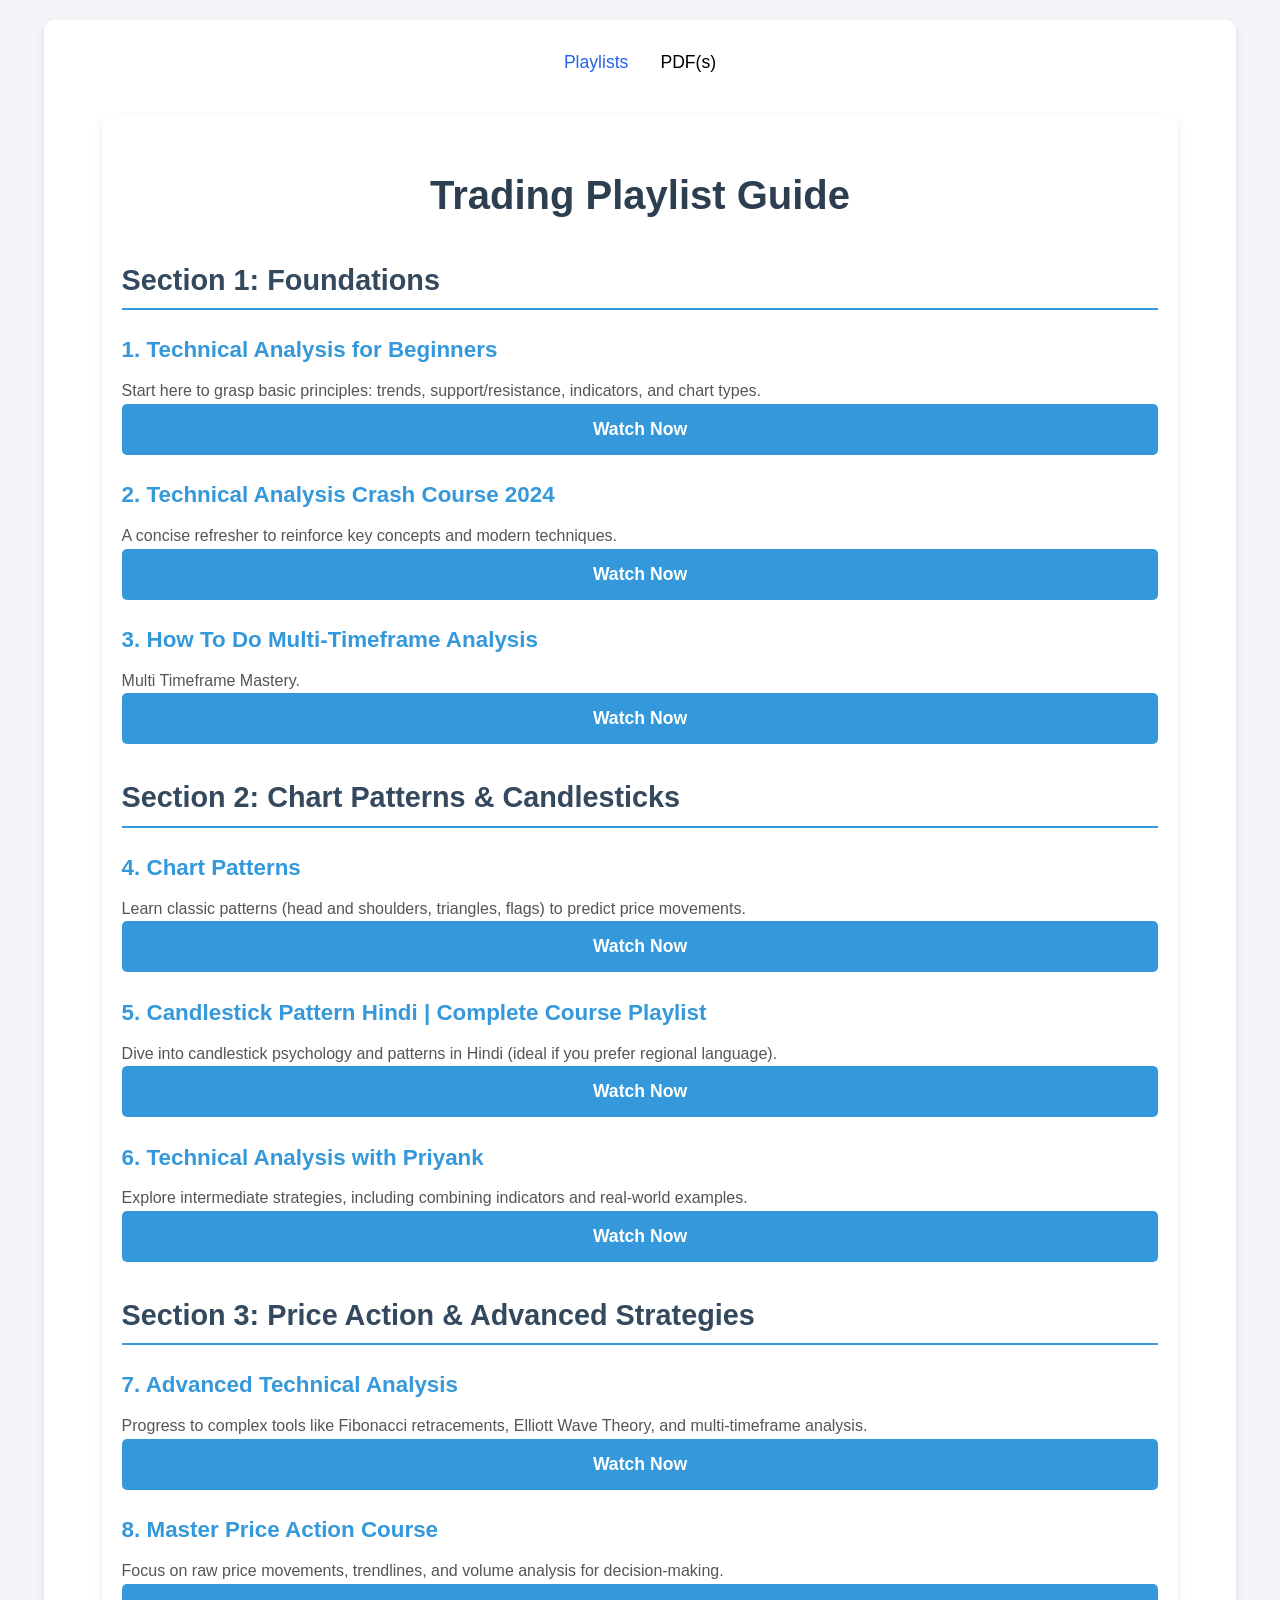
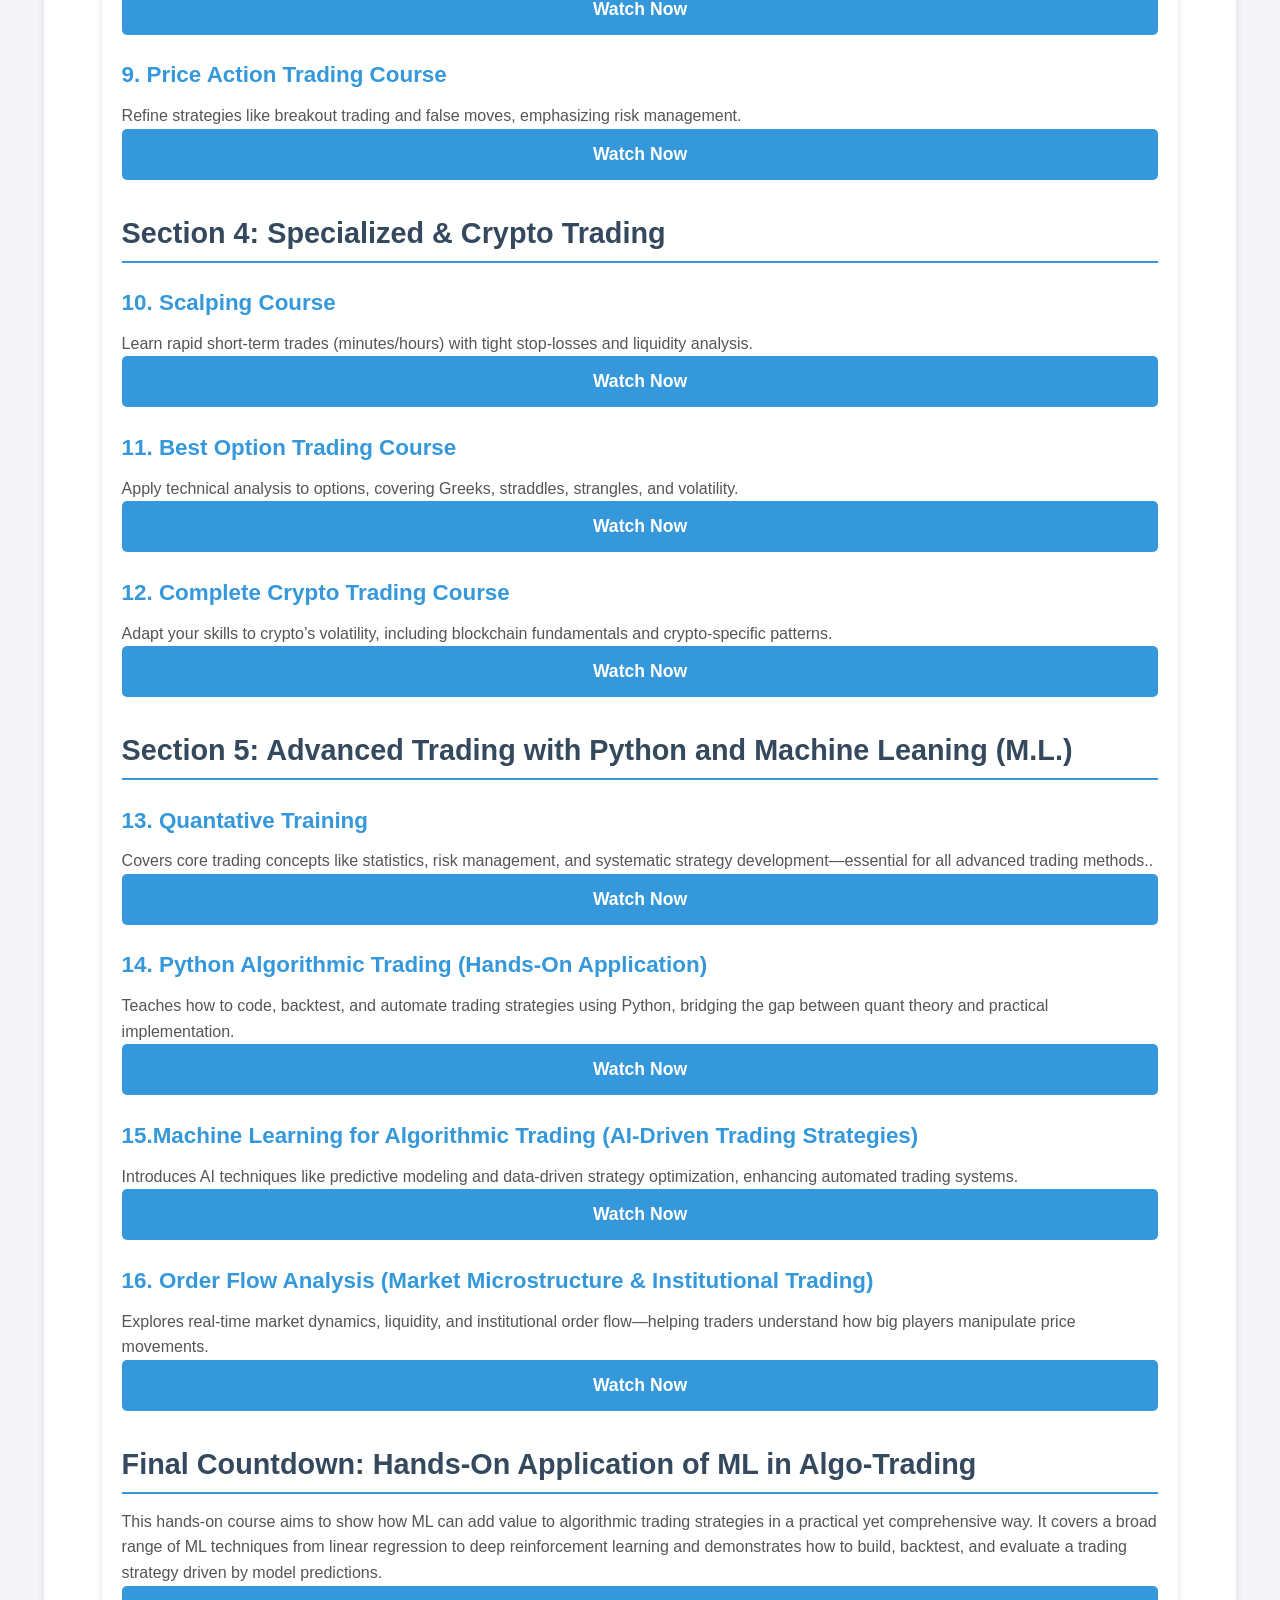
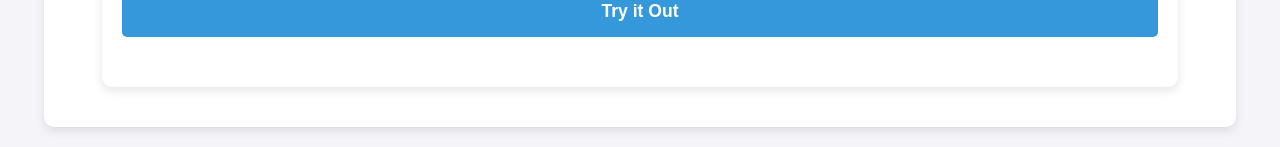
==== index.html @ bc56cd18 "Update index.html" ====
<!DOCTYPE html>
<html lang="en">
<head>
  <meta charset="UTF-8">
  <meta name="viewport" content="width=device-width, initial-scale=1.0">
  <title>Trading Playlist Guide</title>
  <link rel="stylesheet" href="style.css">
  <script src="script.js"></script>
</head>
<body>
  <div class="container">
    <!-- Navigation positioned between header and content -->
    <div class="nav-header-container">
      
      <nav class="nav-container">
        <div class="nav-items">
          <a href="index.html" class="nav-item">Playlists</a>
          <a href="pdfs.html" class="nav-item">PDF(s)</a>

        </div>
      </nav>
    </div>
  <div class="container">
    <h1>Trading Playlist Guide</h1>

    <!-- Section 1:Foundations -->
    <div class="step">
      <h2>Section 1: Foundations</h2>
      <div>
        <h3>1. Technical Analysis for Beginners</h3>
        <p>Start here to grasp basic principles: trends, support/resistance, indicators, and chart types.</p>
        <button class="watch-now-btn" onclick="redirectTo('https://rb.gy/9y18gv')">Watch Now</button>
      </div>
      <div>
        <h3>2. Technical Analysis Crash Course 2024</h3>
        <p>A concise refresher to reinforce key concepts and modern techniques.</p>
        <button class="watch-now-btn" onclick="redirectTo('https://rb.gy/ag72hv')">Watch Now</button>
      </div>
      <div>
        <h3>3. How To Do Multi-Timeframe Analysis</h3>
        <p>Multi Timeframe Mastery.</p>
        <button class="watch-now-btn" onclick="redirectTo('https://shorturl.at/Ztork')">Watch Now</button>
      </div>
    </div>

    <!-- Section 2: Technical Analysis -->
    <div class="step">
      <h2>Section 2: Chart Patterns & Candlesticks</h2>
      <div>
        <h3>4. Chart Patterns</h3>
        <p>Learn classic patterns (head and shoulders, triangles, flags) to predict price movements.</p>
        <button class="watch-now-btn" onclick="redirectTo('https://rb.gy/b3u94b')">Watch Now</button>
      </div>
      <div>
        <h3>5. Candlestick Pattern Hindi | Complete Course Playlist</h3>
        <p>Dive into candlestick psychology and patterns in Hindi (ideal if you prefer regional language).</p>
        <button class="watch-now-btn" onclick="redirectTo('https://linkcuts.org/zsqisfdw')">Watch Now</button>
      </div>
      <div>
        <h3>6. Technical Analysis with Priyank</h3>
        <p>Explore intermediate strategies, including combining indicators and real-world examples.</p>
        <button class="watch-now-btn" onclick="redirectTo('https://shorturl.at/HU3SB')">Watch Now</button>
      </div>
    </div>

    <!-- Section 3:Price Action and Advanced Analysis -->
    <div class="step">
      <h2>Section 3: Price Action & Advanced Strategies</h2>
      <div>
        <h3>7. Advanced Technical Analysis</h3>
        <p>Progress to complex tools like Fibonacci retracements, Elliott Wave Theory, and multi-timeframe analysis.</p>
        <button class="watch-now-btn" onclick="redirectTo('https://shorturl.at/gbvII')">Watch Now</button>
      </div>
      <div>
        <h3>8. Master Price Action Course</h3>
        <p>Focus on raw price movements, trendlines, and volume analysis for decision-making.</p>
        <button class="watch-now-btn" onclick="redirectTo('https://rb.gy/7zmytk')">Watch Now</button>
      </div>
      <div>
        <h3>9. Price Action Trading Course</h3>
        <p>Refine strategies like breakout trading and false moves, emphasizing risk management.</p>
        <button class="watch-now-btn" onclick="redirectTo('https://linkcuts.org/df2vi21x')">Watch Now</button>
      </div>
    </div>

    <!-- Section 4: Specialized & Crypto Trading -->
    <div class="step">
      <h2>Section 4: Specialized & Crypto Trading</h2>
      <div>
        <h3>10. Scalping Course</h3>
        <p>Learn rapid short-term trades (minutes/hours) with tight stop-losses and liquidity analysis.</p>
        <button class="watch-now-btn" onclick="redirectTo('https://shorturl.at/jh4yP')">Watch Now</button>
      </div>
      <div>
        <h3>11. Best Option Trading Course</h3>
        <p>Apply technical analysis to options, covering Greeks, straddles, strangles, and volatility.</p>
        <button class="watch-now-btn" onclick="redirectTo('https://rb.gy/qztymj')">Watch Now</button>
      </div>
      <div>
        <h3>12. Complete Crypto Trading Course</h3>
        <p>Adapt your skills to crypto’s volatility, including blockchain fundamentals and crypto-specific patterns.</p>
        <button class="watch-now-btn" onclick="redirectTo('https://linkcuts.org/qimk6pt8')">Watch Now</button>
      </div>
    </div>
    <div class="step">
    
    <!-- Section 5: Advanced Trading with Python and Machine Leaning (M.L.) -->
      <h2>Section 5: Advanced Trading with Python and Machine Leaning (M.L.)</h2>
      <div>
        <h3>13. Quantative Training</h3>
        <p>Covers core trading concepts like statistics, risk management, and systematic strategy development—essential for all advanced trading methods..</p>
        <button class="watch-now-btn" onclick="redirectTo('https://l1nq.com/quantativetraining')">Watch Now</button>
      </div>
      <div>
        <h3>14. Python Algorithmic Trading (Hands-On Application)</h3>
        <p>Teaches how to code, backtest, and automate trading strategies using Python, bridging the gap between quant theory and practical implementation.</p>
        <button class="watch-now-btn" onclick="redirectTo('https://encr.pw/pythonalgotrading')">Watch Now</button>
      </div>
      <div>
        <h3>15.Machine Learning for Algorithmic Trading (AI-Driven Trading Strategies)</h3>
        <p>Introduces AI techniques like predictive modeling and data-driven strategy optimization, enhancing automated trading systems.</p>
        <button class="watch-now-btn" onclick="redirectTo('https://encr.pw/MLalgotrading')">Watch Now</button>
      </div>
      <div>
        <h3>16. Order Flow Analysis (Market Microstructure & Institutional Trading)</h3>
        <p>Explores real-time market dynamics, liquidity, and institutional order flow—helping
           traders understand how big players manipulate price movements.</p>
        <button class="watch-now-btn" onclick="redirectTo('https://encr.pw/Orderflow')">Watch Now</button>
      </div>
    </div>
    <div class="step">
      <h2>Final Countdown: Hands-On Application of ML in Algo-Trading</h2>
      <div>
       
        <p>This hands-on course aims to show how ML can add value to algorithmic trading strategies in a practical yet comprehensive way. 
          It covers a broad range of ML techniques from linear regression to deep reinforcement learning and demonstrates 
          how to build, backtest, and evaluate a trading strategy driven by model predictions.</p>
        <button class="watch-now-btn" onclick="redirectTo('https://github.com/stefan-jansen/machine-learning-for-trading')">Try it Out</button>
      </div>
    </div>
    
    

  </div>

   <!-- Section 4: Advanced Trading with Python and Machine Leaning (M.L.) -->
   
</div>

</body>
</html>
---- style.css ----
body {
    font-family: 'Arial', sans-serif;
    line-height: 1.6;
    margin: 0;
    padding: 0;
    background-color: #f4f4f9;
    color: #333;
  }

  .container {
    max-width: 2400px; /* Adjust for larger screens */
    width: 90%; /* Ensures it scales dynamically */
    margin: 20px auto;
    padding: 20px;
    background: #fff;
    border-radius: 10px;
    box-shadow: 0 4px 10px rgba(0, 0, 0, 0.1);
}
@media (max-width: 1024px) {
  .container {
      width: 95%; /* Slightly shrink for tablets */
      max-width: 900px;
  }
}

@media (max-width: 768px) {
  .container {
      width: 100%; /* Take full width for mobile */
      padding: 15px;
  }
}

  h1 {
    text-align: center;
    color: #2c3e50;
    font-size: 2.5em;
    margin-bottom: 20px;
  }

  h2 {
    color: #34495e;
    font-size: 1.8em;
    margin-top: 30px;
    margin-bottom: 15px;
    border-bottom: 2px solid #3498db;
    padding-bottom: 5px;
  }

  .step {
    margin-bottom: 30px;
  }

  .step h3 {
    color: #3498db;
    font-size: 1.4em;
    margin-bottom: 10px;
  }

  .step p {
    margin: 0;
    color: #555;
  }

  .step a {
    display: inline-block;
    margin-top: 10px;
    padding: 10px 15px;
    background-color: #3498db;
    color: #fff;
    text-decoration: none;
    border-radius: 5px;
    transition: background-color 0.3s ease;
  }

  .step a:hover {
    background-color: #2980b9;
  }

  .step ul {
    margin: 10px 0;
    padding-left: 20px;
  }

  .step ul li {
    margin-bottom: 5px;
  }

  .additional-tips {
    background: #ecf0f1;
    padding: 15px;
    border-radius: 5px;
    margin-top: 30px;
  }

  .additional-tips h3 {
    color: #34495e;
    font-size: 1.4em;
    margin-bottom: 10px;
  }

  .additional-tips ul {
    margin: 10px 0;
    padding-left: 20px;
  }

  .additional-tips ul li {
    margin-bottom: 5px;
  }
   /* Modal Styling */
   .modal {
    display: none;
    position: fixed;
    z-index: 1000;
    left: 0;
    top: 0;
    width: 100%;
    height: 100%;
    background-color: rgba(0, 0, 0, 0.5);
}

.modal-content {
    background: #fff;
    margin: 10% auto;
    padding: 20px;
    width: 50%;
    border-radius: 8px;
    box-shadow: 0 4px 10px rgba(0, 0, 0, 0.2);
    text-align: center;
}

.close {
    color: #aaa;
    float: right;
    font-size: 28px;
    cursor: pointer;
}

.close:hover {
    color: black;
}

/* Button Styling */
.watch-now-btn, .view-pdfs-btn {
  display: block;
  width: 100%;
  text-align: center;
  padding: 15px;
  background-color: #3498db;
  color: #fff;
  text-decoration: none;
  border-radius: 5px;
  transition: background-color 0.3s ease;
  font-size: 1.1em;
  font-weight: bold;
  border: none;
  cursor: pointer;
}

.watch-now-btn:hover, .view-pdfs-btn:hover {
  background: #2980b9;
}


/* Navigation Styles */
/* Update the nav-container styles */
.nav-container {
  margin-bottom: 2rem;
  padding: 0 1rem;
  text-align: center; /* Add this line */
}

/* Modify nav-items */
.nav-items {
  position: relative;
  display: inline-flex; /* Keep this */
  gap: 2rem;
  padding: 0;
  justify-content: center; /* Add this for extra centering */
  width: 100%; /* Add this */
}

.nav-item {
  color: #000; /* Changed from #666 to black */
  text-decoration: none;
  font-weight: 500;
  padding: 0.5rem 0;
  transition: color 0.3s ease;
  position: relative;
  font-size: 1.1rem;
}

.nav-item.active {
  color: #2563eb; /* Blue remains for active state */
} 

.sliding-line {
  position: absolute;
  bottom: -2px;
  height: 2px;
  background: #2563eb;
  transition: all 0.3s cubic-bezier(0.4, 0, 0.2, 1);
  will-change: left, width;
}

/* Responsive Design */
@media (max-width: 768px) {
  .nav-items {
    gap: 1.5rem;
  }
  
  .nav-item {
    font-size: 1rem;
  }
}

@media (max-width: 480px) {
  .nav-items {
    gap: 1rem;
  }
  
  .nav-item {
    font-size: 0.9rem;
  }
}

/* Keep your existing styles below */
/* Keep your existing styles for container, step, buttons etc. below */

/* PDF Download Item Styling */
.pdf-item {
  display: flex;
  align-items: center;
  padding: 12px 20px;
  margin: 15px 0;
  background: #ffffff;
  border-radius: 8px;
  box-shadow: 0 2px 6px rgba(0,0,0,0.1);
  transition: all 0.3s ease;
  text-decoration: none;
  color: #333;
  border: 1px solid #eee;
  cursor: pointer;
}

.pdf-item:hover {
  background: #f8f9fa;
  transform: translateY(-2px);
  box-shadow: 0 4px 12px rgba(0,0,0,0.15);
}

.pdf-icon {
  width: 24px;
  height: 24px;
  margin-right: 15px;
}

.pdf-file-name {
  font-family: 'Arial', sans-serif;
  font-size: 15px;
  font-weight: 500;
  color: #2d3436;
  line-height: 1.4;
}
.search-container {
  text-align: center;
  margin-bottom: 20px;
}

#searchInput {
  width: 80%;
  max-width: 400px;
  padding: 10px;
  font-size: 1.1em;
  border: 1px solid #ccc;
  border-radius: 5px;
}
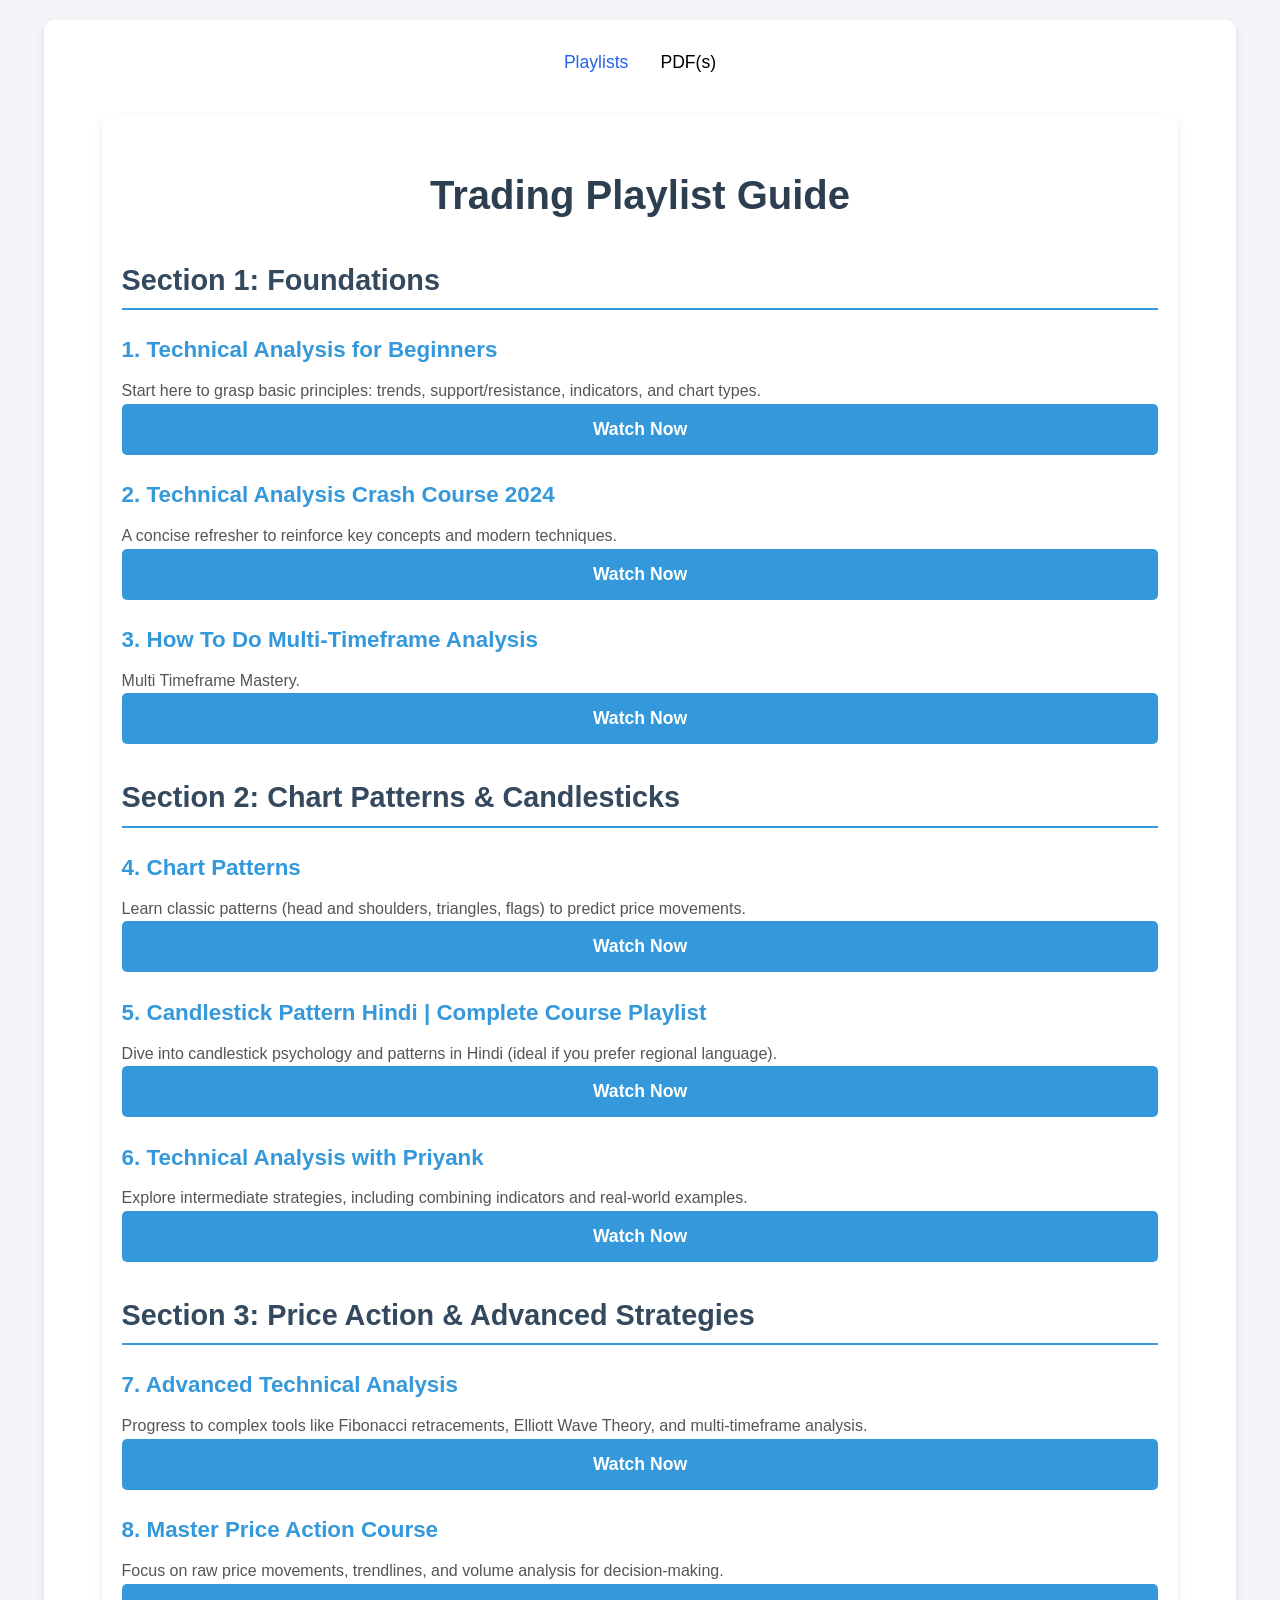
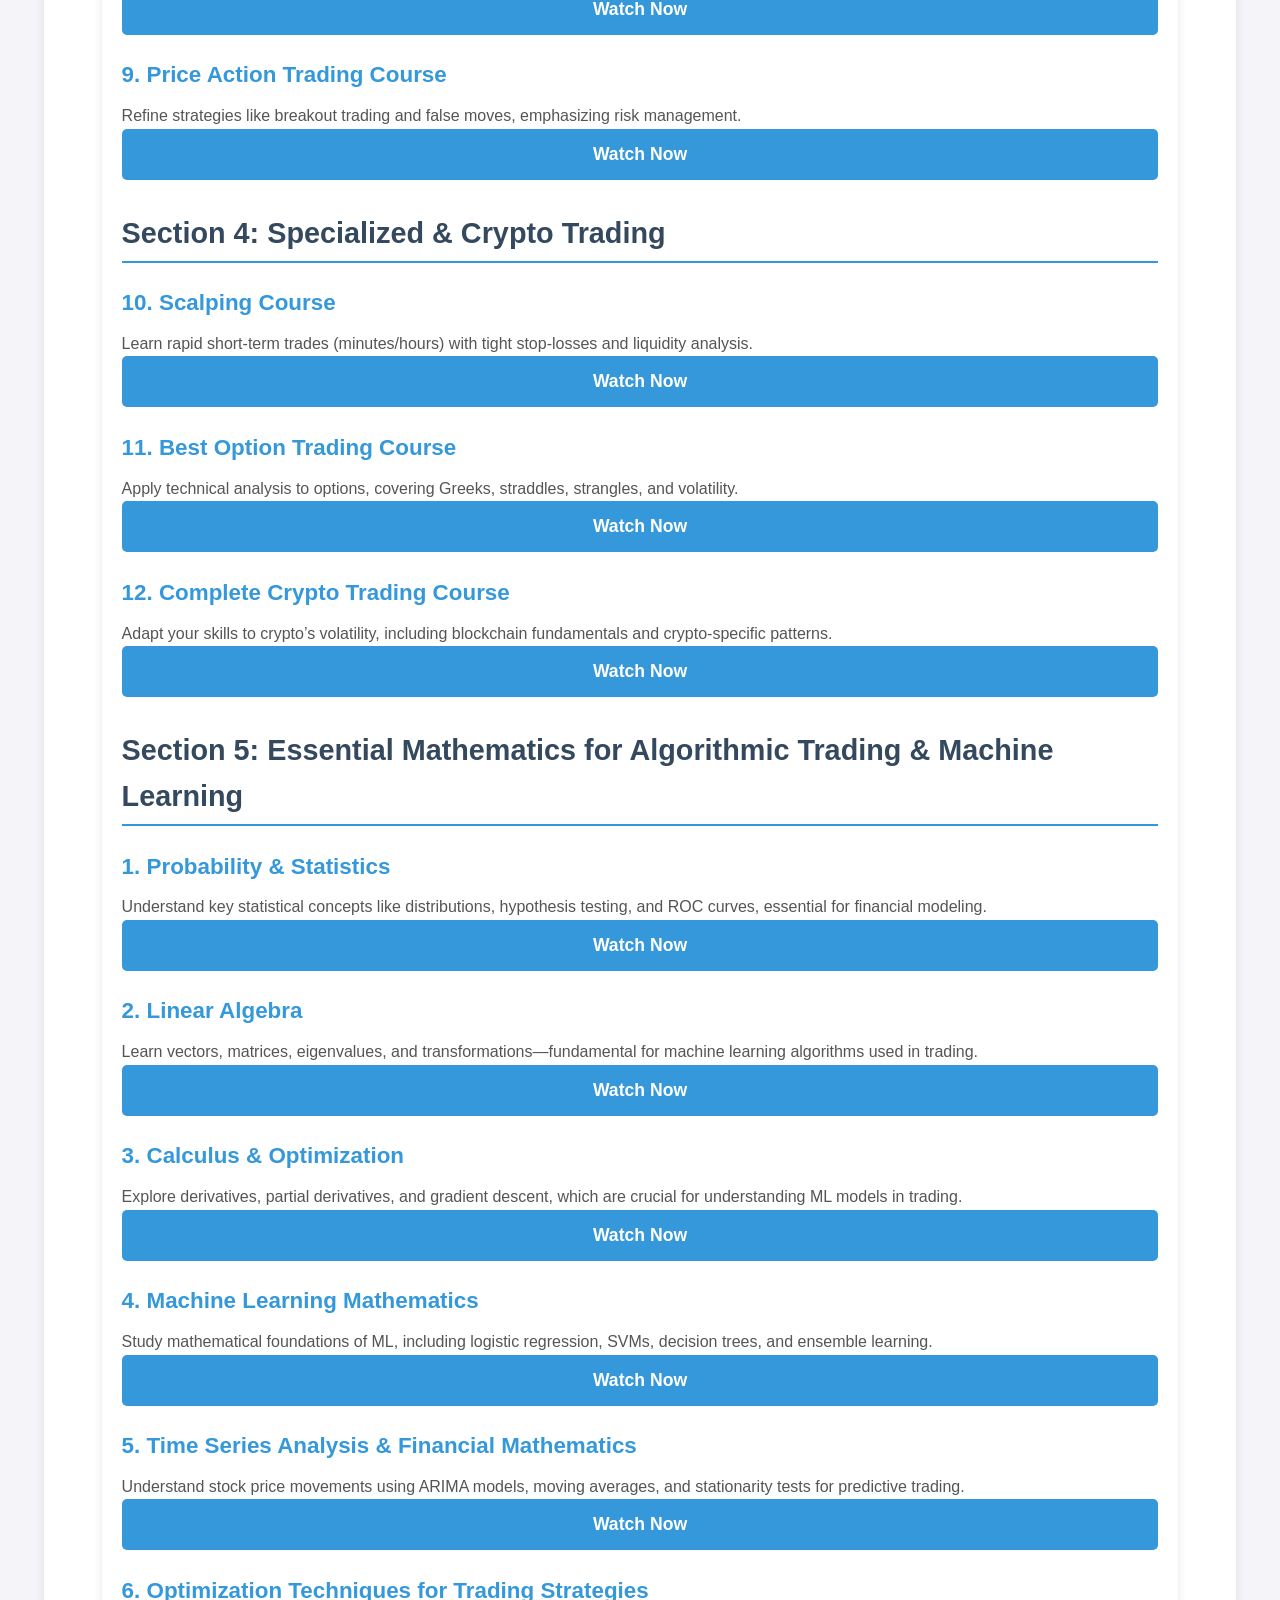
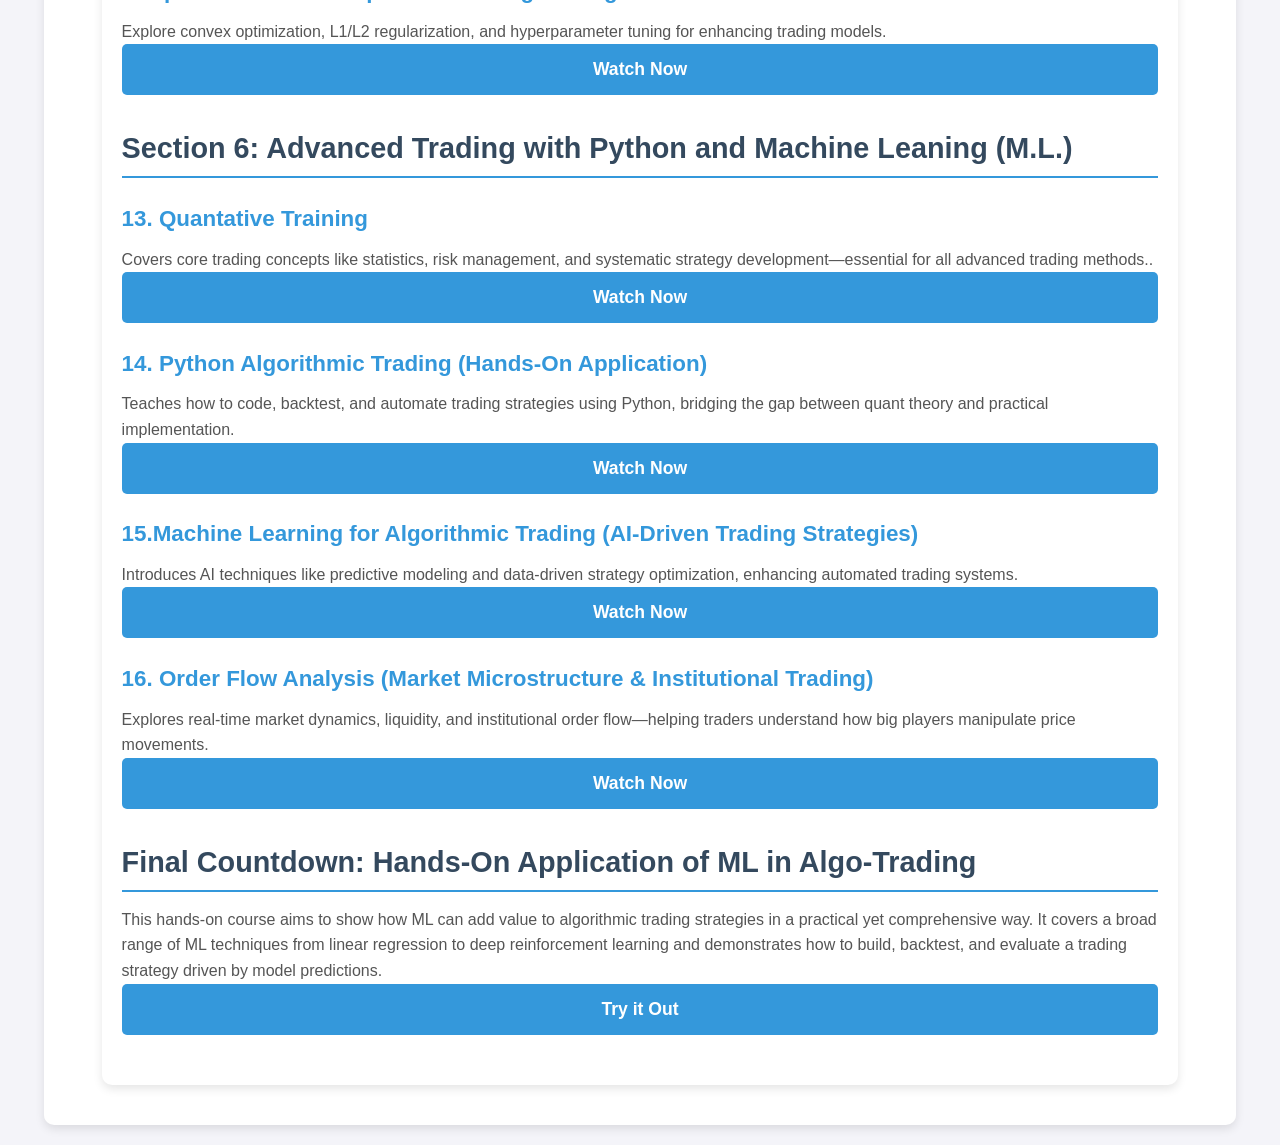
==== commit f328e740: "Update index.html" ====
--- a/index.html
+++ b/index.html
@@ -101,11 +101,52 @@
         <p>Adapt your skills to crypto’s volatility, including blockchain fundamentals and crypto-specific patterns.</p>
         <button class="watch-now-btn" onclick="redirectTo('https://linkcuts.org/qimk6pt8')">Watch Now</button>
       </div>
+<!-- Section 5: Essential Mathematics for Algorithmic Trading & Machine Learning -->
+<div class="step">
+  <h2>Section 5: Essential Mathematics for Algorithmic Trading & Machine Learning</h2>
+
+  <div>
+    <h3>1. Probability & Statistics</h3>
+    <p>Understand key statistical concepts like distributions, hypothesis testing, and ROC curves, essential for financial modeling.</p>
+    <button class="watch-now-btn" onclick="redirectTo('https://www.youtube.com/playlist?list=PL2SOU6wwxB0uwwH80KTQ6ht66KWxbzTIo')">Watch Now</button>
+  </div>
+
+  <div>
+    <h3>2. Linear Algebra</h3>
+    <p>Learn vectors, matrices, eigenvalues, and transformations—fundamental for machine learning algorithms used in trading.</p>
+    <button class="watch-now-btn" onclick="redirectTo('https://www.youtube.com/playlist?list=PLHXZ9OQGMqxfUl0tcqPNTJsb7R6BqSLo6')">Watch Now</button>
+  </div>
+
+  <div>
+    <h3>3. Calculus & Optimization</h3>
+    <p>Explore derivatives, partial derivatives, and gradient descent, which are crucial for understanding ML models in trading.</p>
+    <button class="watch-now-btn" onclick="redirectTo('https://www.youtube.com/playlist?list=PLF797E961509B4EB5')">Watch Now</button>
+  </div>
+
+  <div>
+    <h3>4. Machine Learning Mathematics</h3>
+    <p>Study mathematical foundations of ML, including logistic regression, SVMs, decision trees, and ensemble learning.</p>
+    <button class="watch-now-btn" onclick="redirectTo('https://www.youtube.com/playlist?list=PL05umP7R6ij1a6KdEy8PVE9zoCv6SlHRS')">Watch Now</button>
+  </div>
+
+  <div>
+    <h3>5. Time Series Analysis & Financial Mathematics</h3>
+    <p>Understand stock price movements using ARIMA models, moving averages, and stationarity tests for predictive trading.</p>
+    <button class="watch-now-btn" onclick="redirectTo('https://www.youtube.com/playlist?list=PL0vEWJI_pj7SWa-cOUZZlHtpMQ7ULrTdY')">Watch Now</button>
+  </div>
+
+  <div>
+    <h3>6. Optimization Techniques for Trading Strategies</h3>
+    <p>Explore convex optimization, L1/L2 regularization, and hyperparameter tuning for enhancing trading models.</p>
+    <button class="watch-now-btn" onclick="redirectTo('https://www.youtube.com/playlist?list=PLLbH4oi6GwyQWYMK11UbRyqzbPkvdorjc')">Watch Now</button>
+  </div>
+
+</div>
     </div>
     <div class="step">
     
     <!-- Section 5: Advanced Trading with Python and Machine Leaning (M.L.) -->
-      <h2>Section 5: Advanced Trading with Python and Machine Leaning (M.L.)</h2>
+      <h2>Section 6: Advanced Trading with Python and Machine Leaning (M.L.)</h2>
       <div>
         <h3>13. Quantative Training</h3>
         <p>Covers core trading concepts like statistics, risk management, and systematic strategy development—essential for all advanced trading methods..</p>
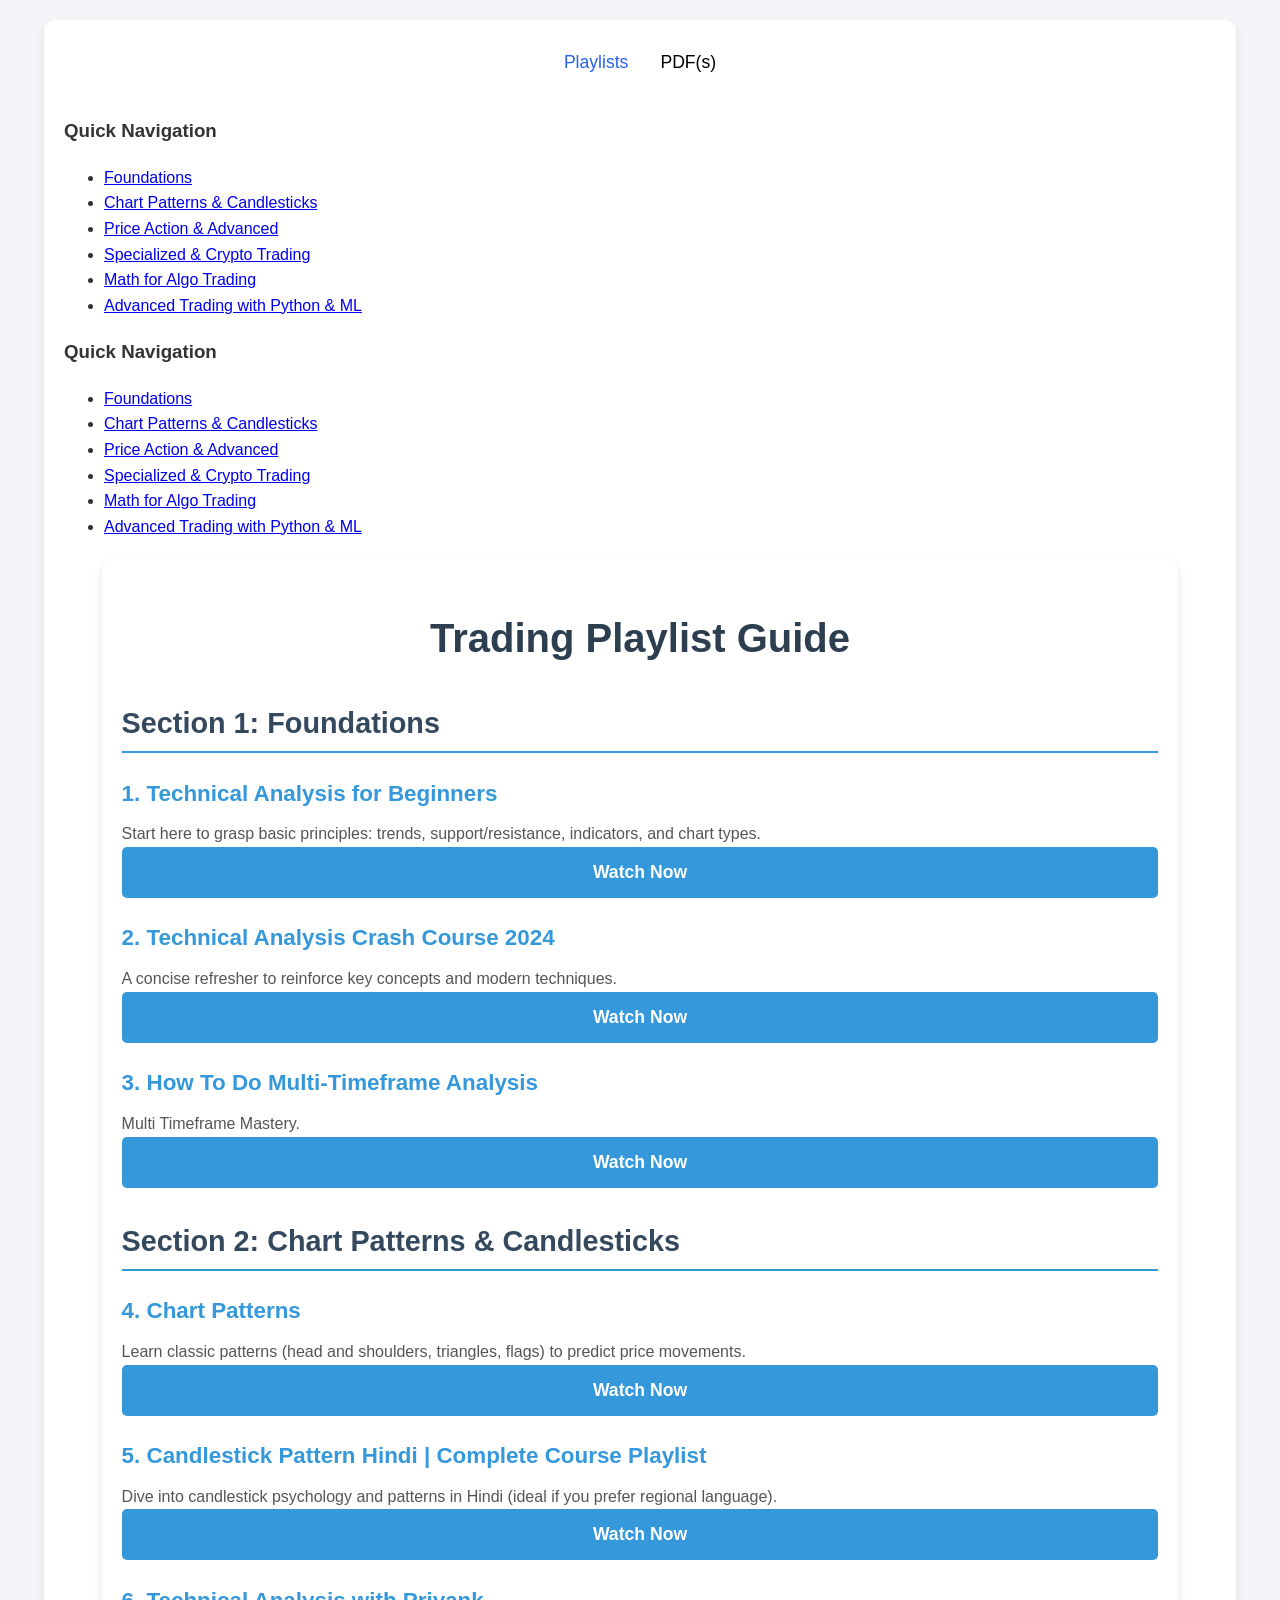
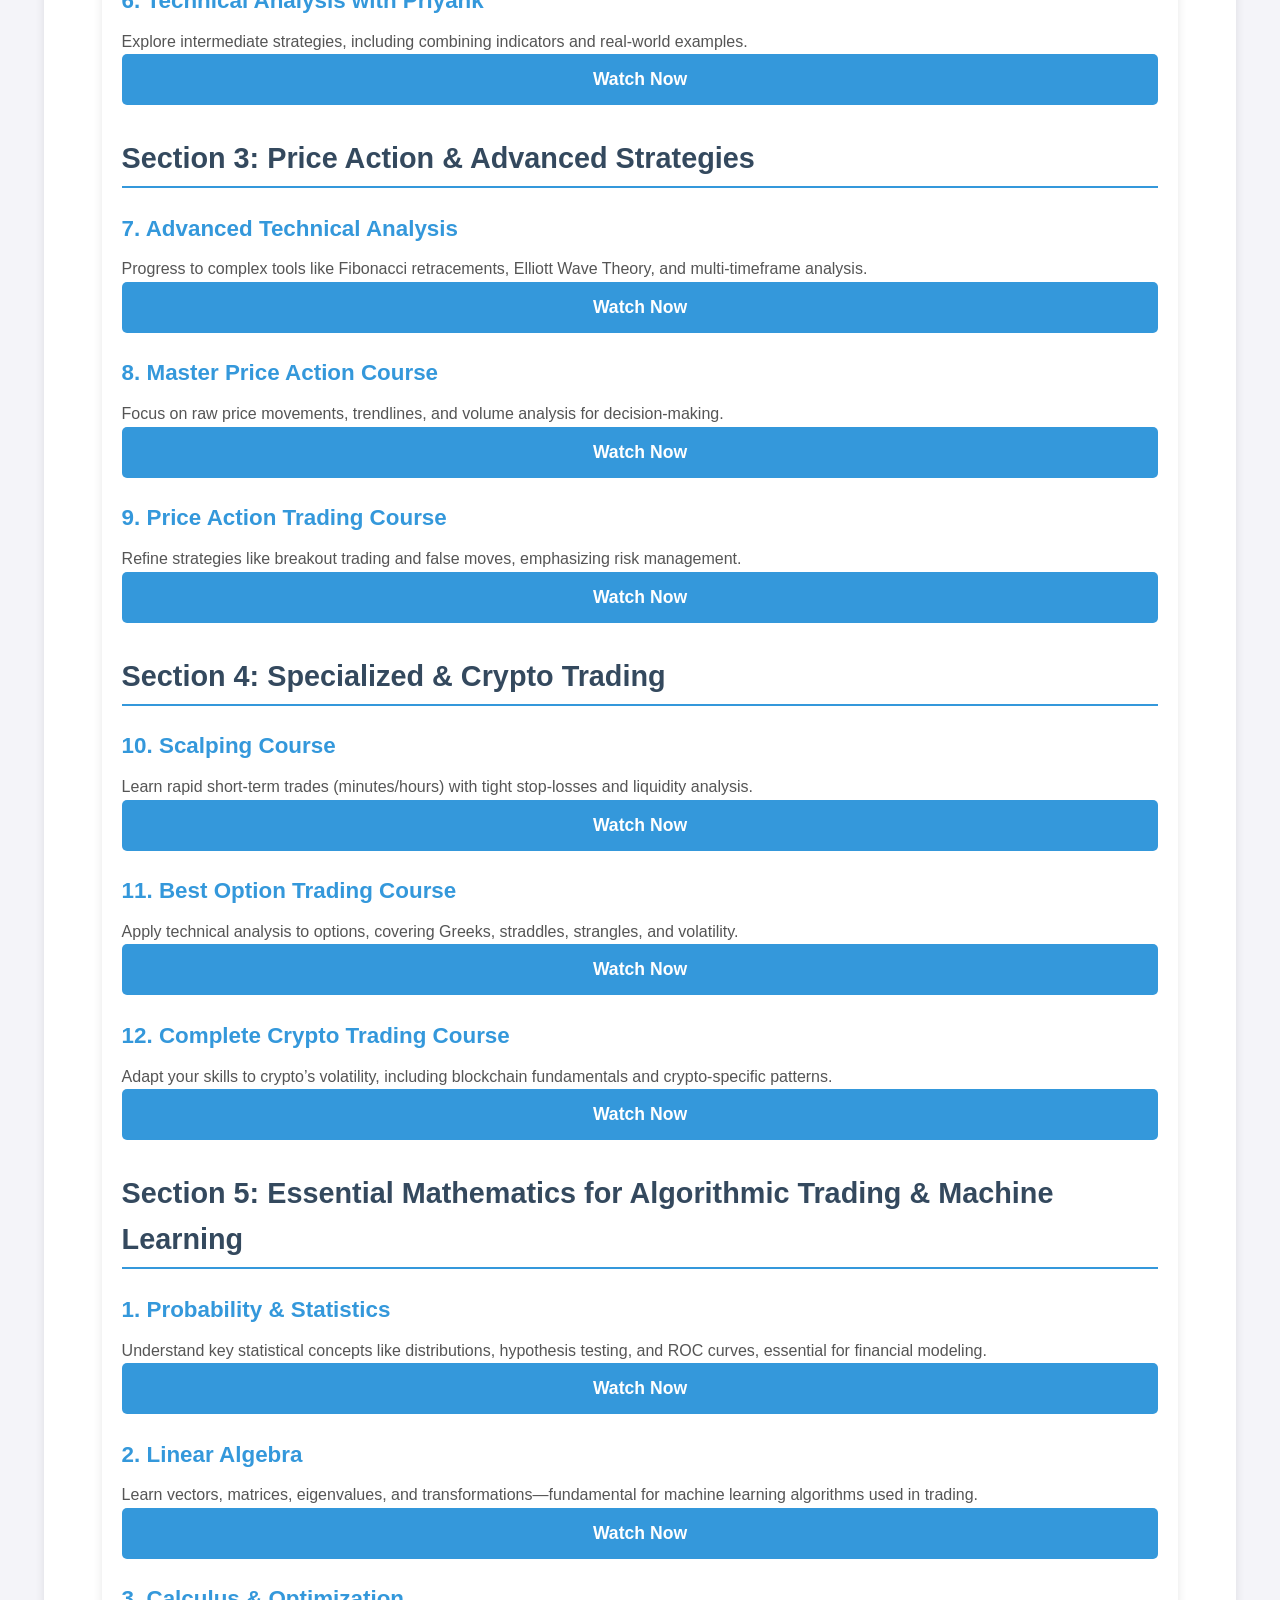
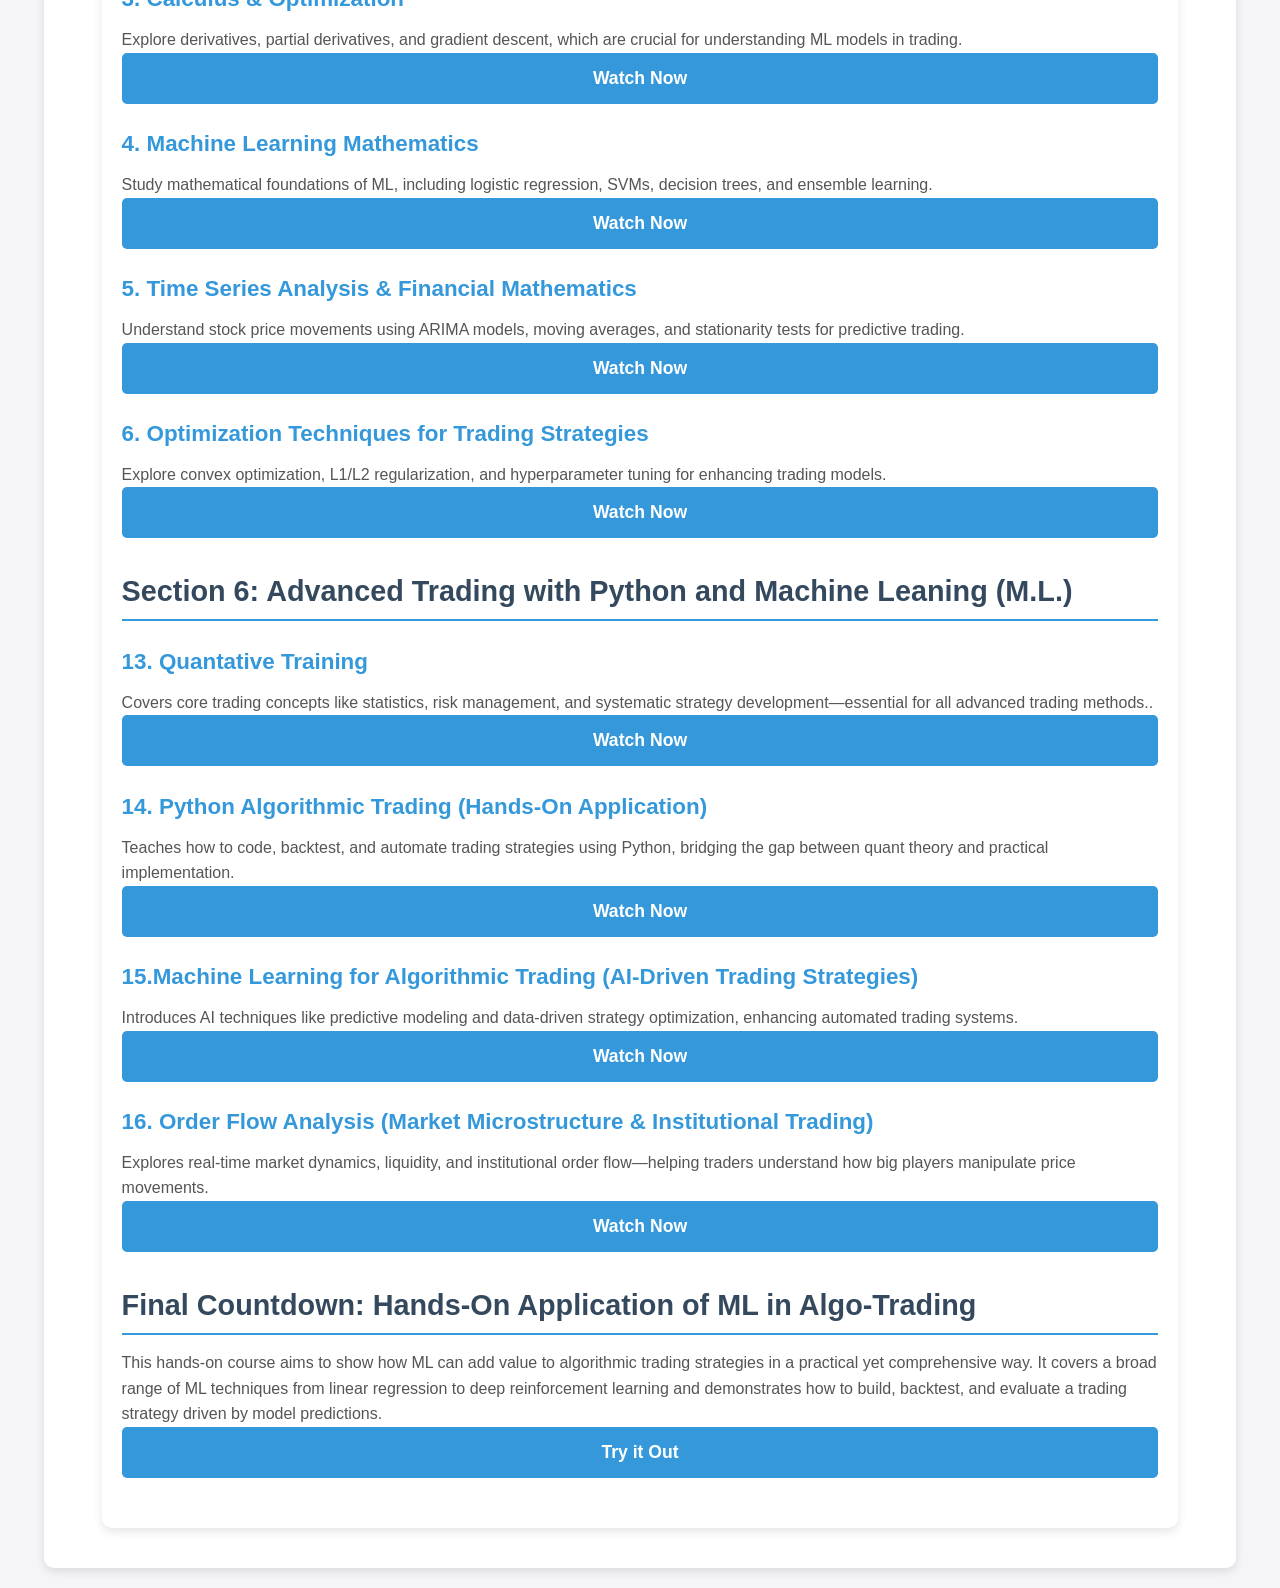
==== commit 2907529a: "Update index.html" ====
--- a/index.html
+++ b/index.html
@@ -20,6 +20,31 @@
         </div>
       </nav>
     </div>
+<!-- Sticky Sidebar (Fixed on Scroll) -->
+<aside class="sticky-sidebar">
+  <h3>Quick Navigation</h3>
+  <ul>
+    <li><a href="#section1">Foundations</a></li>
+    <li><a href="#section2">Chart Patterns & Candlesticks</a></li>
+    <li><a href="#section3">Price Action & Advanced</a></li>
+    <li><a href="#section4">Specialized & Crypto Trading</a></li>
+    <li><a href="#section5">Math for Algo Trading</a></li>
+    <li><a href="#section6">Advanced Trading with Python & ML</a></li>
+  </ul>
+</aside>
+
+<!-- Floating Sidebar (Fixed at a Position) -->
+<aside class="floating-sidebar">
+  <h3>Quick Navigation</h3>
+  <ul>
+    <li><a href="#section1">Foundations</a></li>
+    <li><a href="#section2">Chart Patterns & Candlesticks</a></li>
+    <li><a href="#section3">Price Action & Advanced</a></li>
+    <li><a href="#section4">Specialized & Crypto Trading</a></li>
+    <li><a href="#section5">Math for Algo Trading</a></li>
+    <li><a href="#section6">Advanced Trading with Python & ML</a></li>
+  </ul>
+</aside>
   <div class="container">
     <h1>Trading Playlist Guide</h1>
 
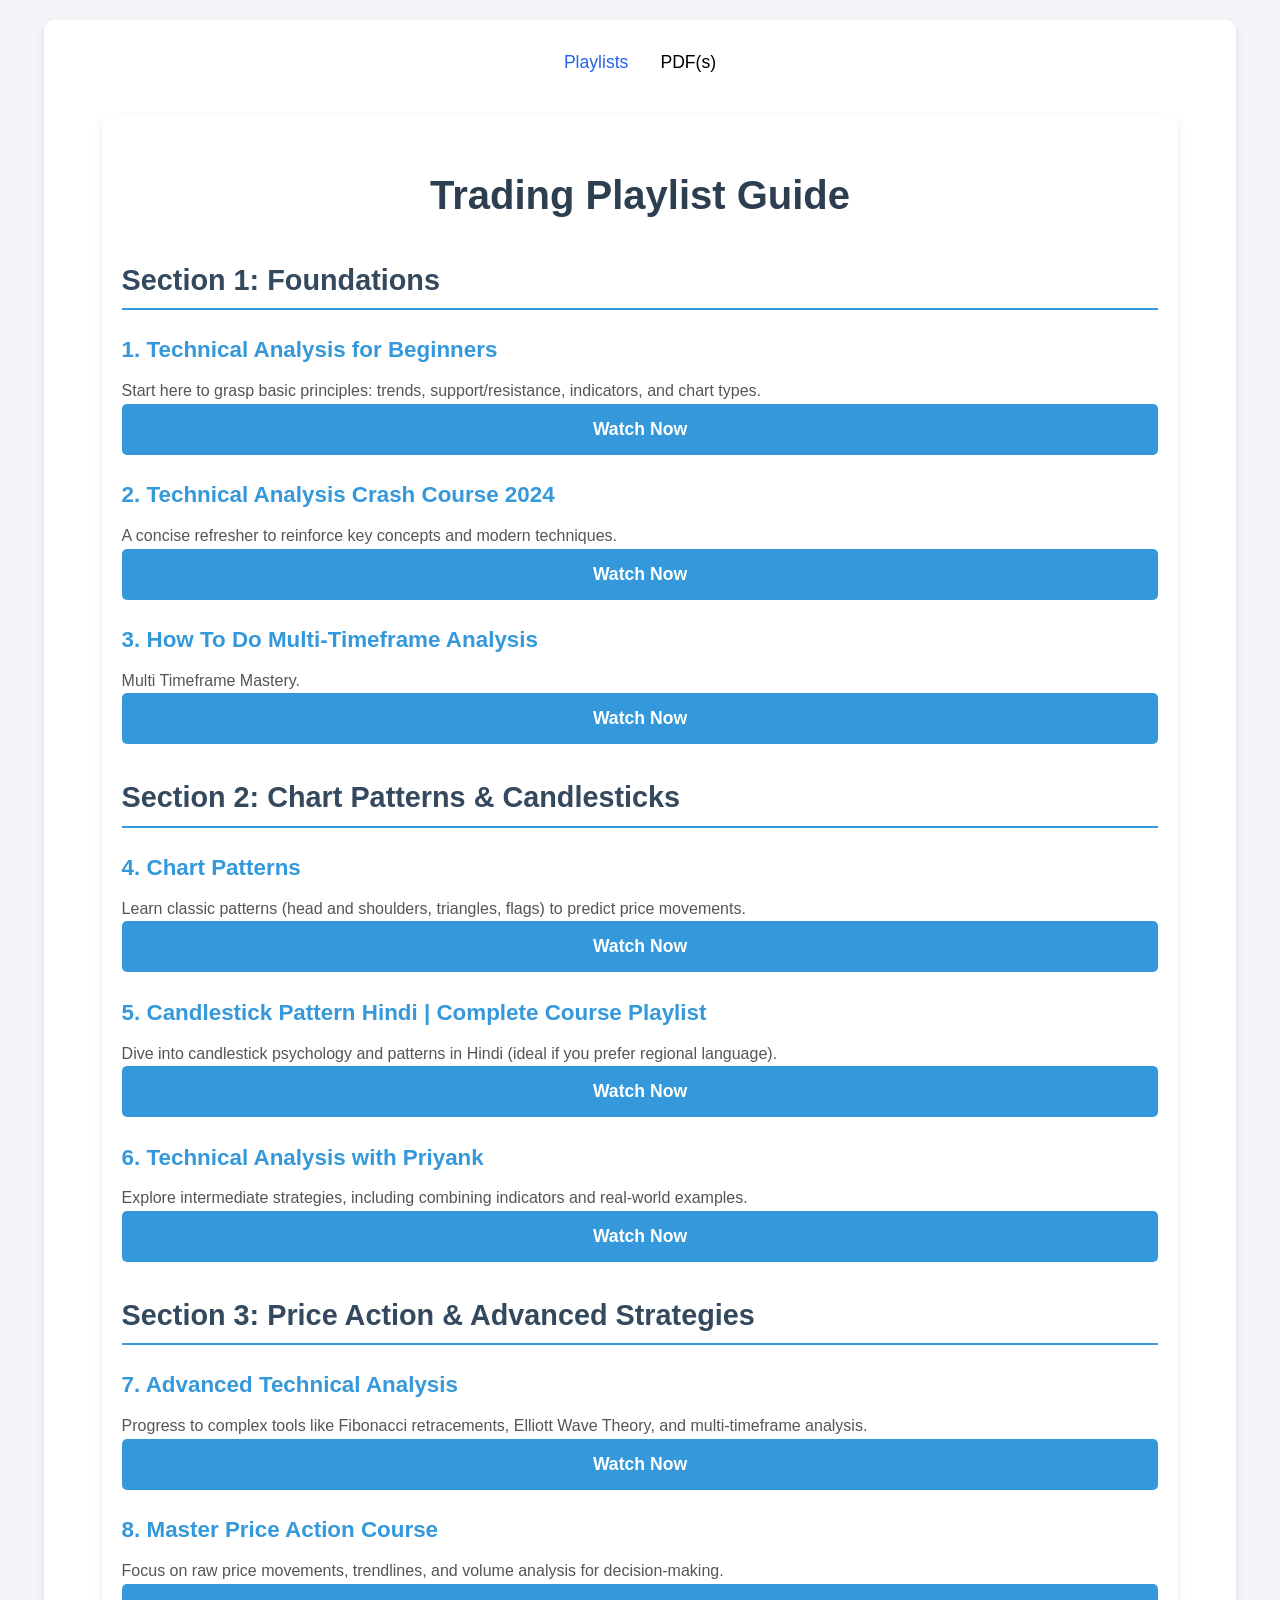
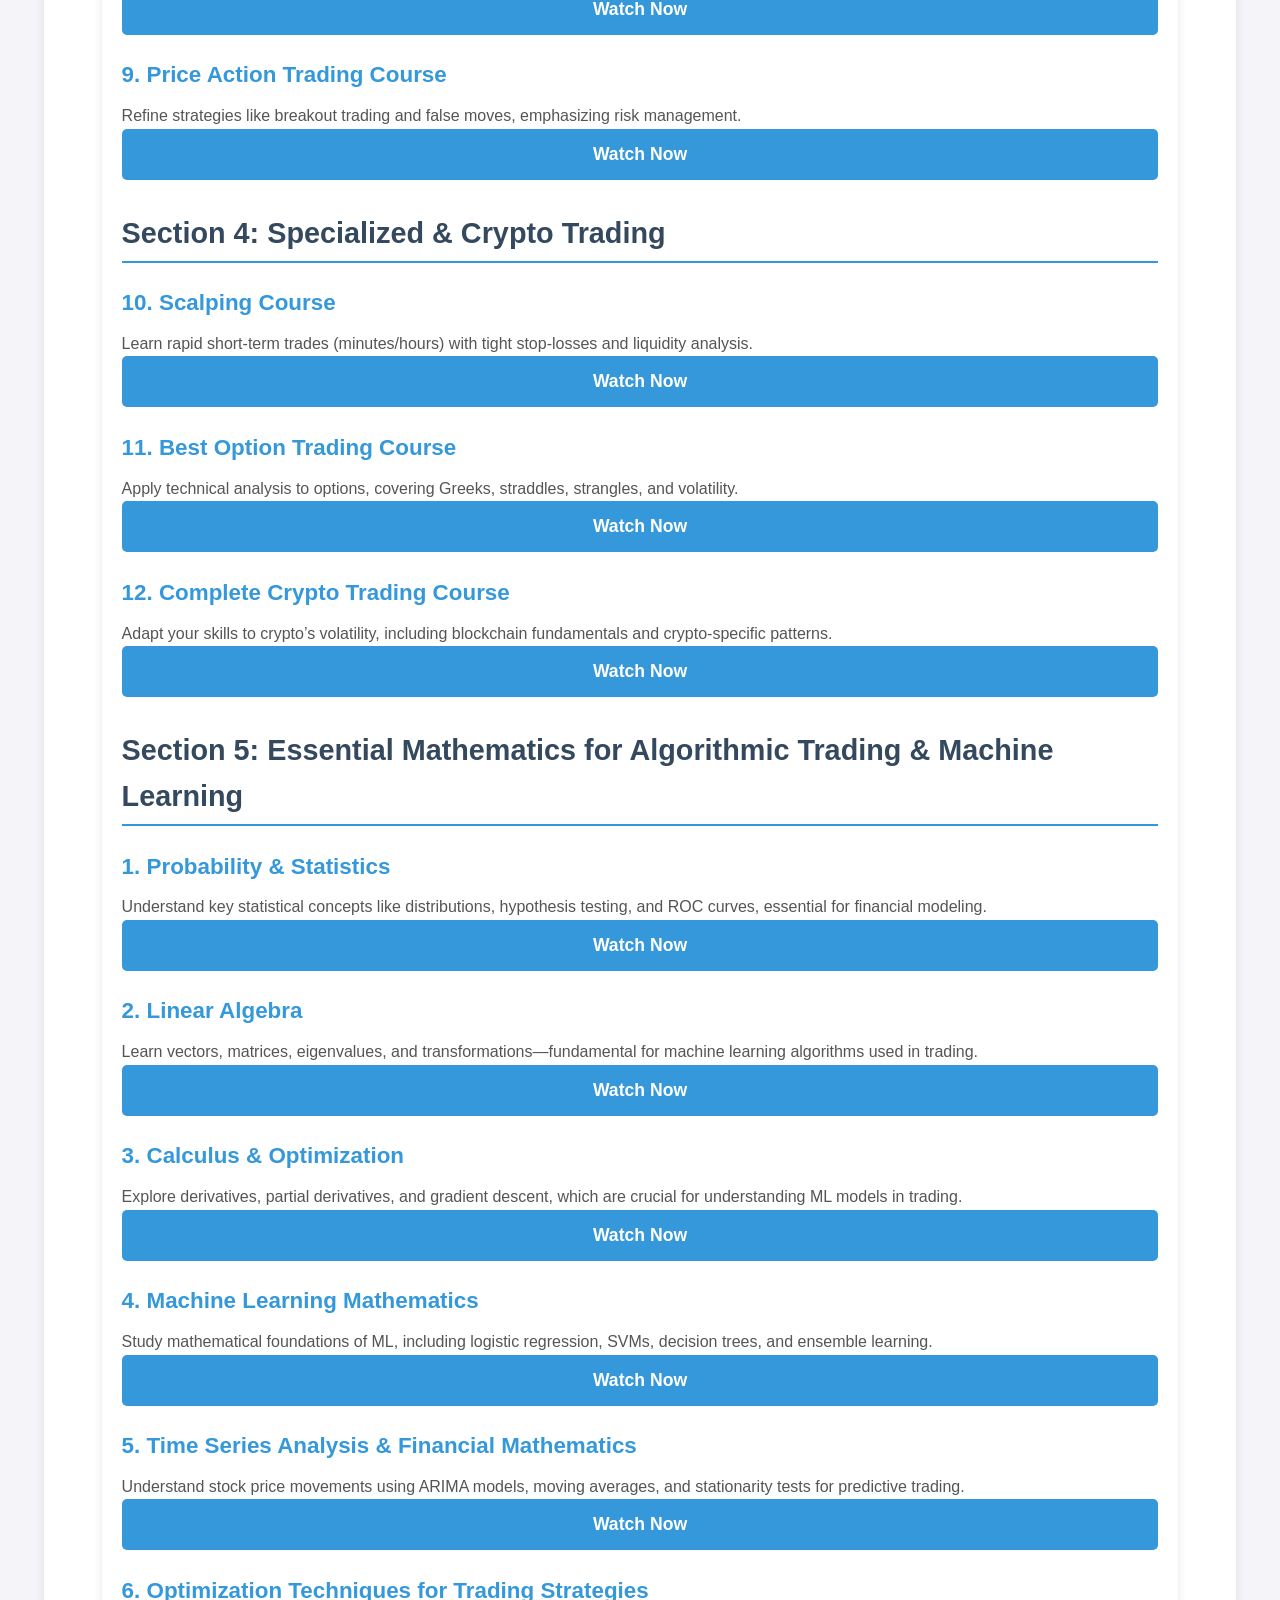
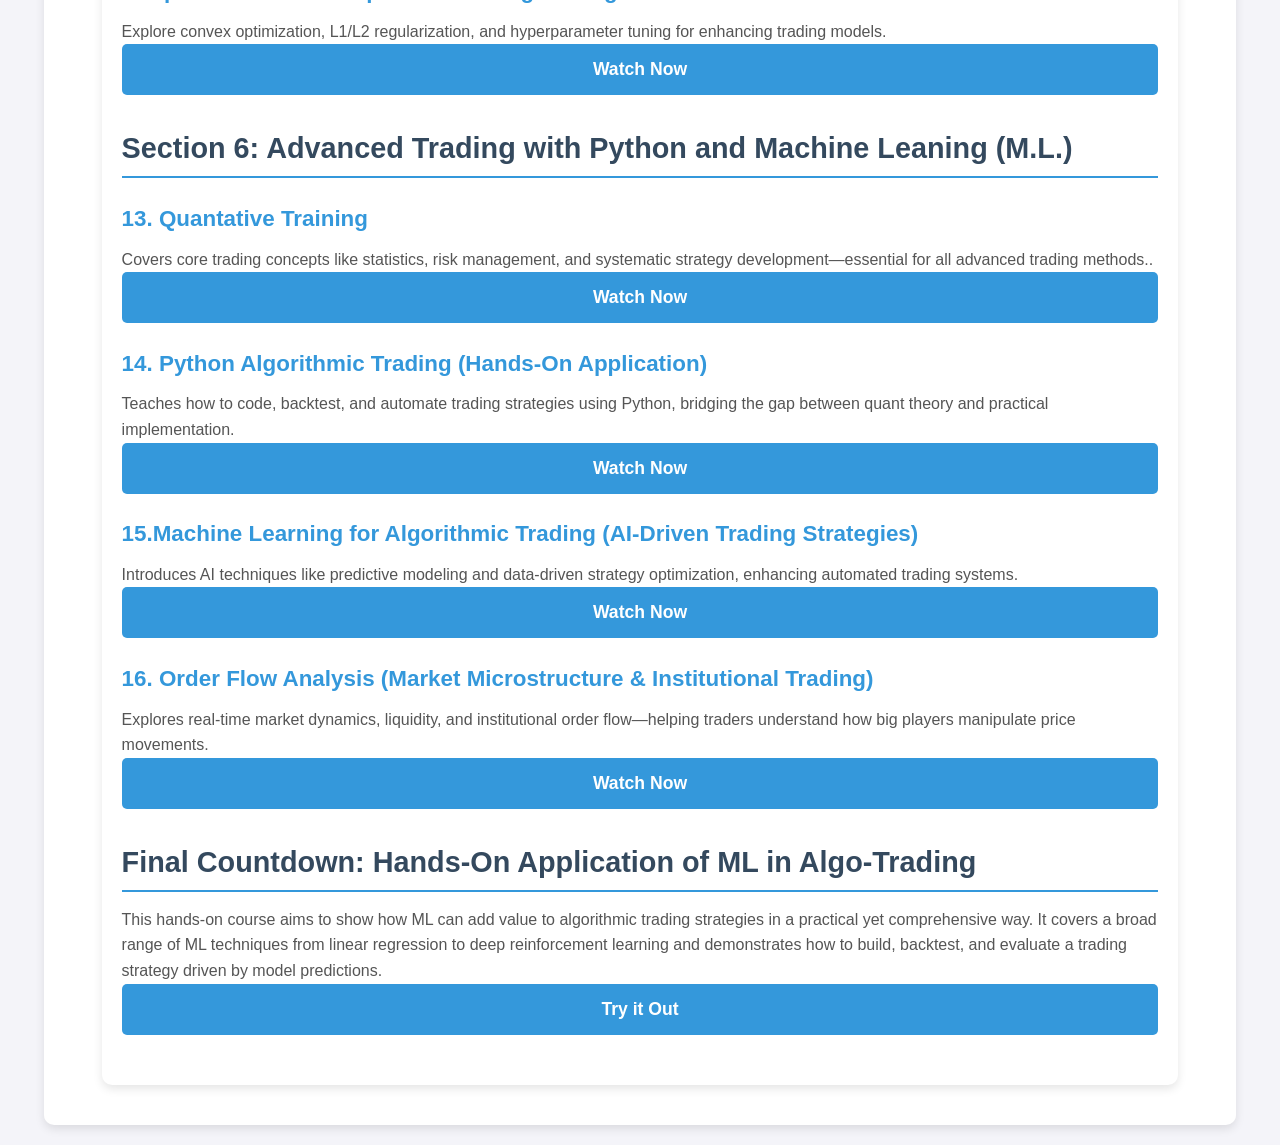
==== commit f3957dfa: "Update index.html" ====
--- a/index.html
+++ b/index.html
@@ -20,31 +20,7 @@
         </div>
       </nav>
     </div>
-<!-- Sticky Sidebar (Fixed on Scroll) -->
-<aside class="sticky-sidebar">
-  <h3>Quick Navigation</h3>
-  <ul>
-    <li><a href="#section1">Foundations</a></li>
-    <li><a href="#section2">Chart Patterns & Candlesticks</a></li>
-    <li><a href="#section3">Price Action & Advanced</a></li>
-    <li><a href="#section4">Specialized & Crypto Trading</a></li>
-    <li><a href="#section5">Math for Algo Trading</a></li>
-    <li><a href="#section6">Advanced Trading with Python & ML</a></li>
-  </ul>
-</aside>
 
-<!-- Floating Sidebar (Fixed at a Position) -->
-<aside class="floating-sidebar">
-  <h3>Quick Navigation</h3>
-  <ul>
-    <li><a href="#section1">Foundations</a></li>
-    <li><a href="#section2">Chart Patterns & Candlesticks</a></li>
-    <li><a href="#section3">Price Action & Advanced</a></li>
-    <li><a href="#section4">Specialized & Crypto Trading</a></li>
-    <li><a href="#section5">Math for Algo Trading</a></li>
-    <li><a href="#section6">Advanced Trading with Python & ML</a></li>
-  </ul>
-</aside>
   <div class="container">
     <h1>Trading Playlist Guide</h1>
 
--- a/style.css
+++ b/style.css
@@ -274,3 +274,84 @@
   border: 1px solid #ccc;
   border-radius: 5px;
 }
+/* Sticky Sidebar - Stays at the Top */
+.sticky-sidebar {
+  position: fixed;
+  top: 0;
+  left: 0;
+  width: 220px;
+  height: 100vh;
+  background: #2c3e50;
+  padding: 20px;
+  color: white;
+  box-shadow: 2px 2px 10px rgba(0, 0, 0, 0.2);
+  overflow-y: auto;
+}
+
+.sticky-sidebar h3 {
+  font-size: 1.2em;
+  margin-bottom: 10px;
+}
+
+.sticky-sidebar ul {
+  list-style: none;
+  padding: 0;
+}
+
+.sticky-sidebar ul li {
+  margin-bottom: 10px;
+}
+
+.sticky-sidebar ul li a {
+  color: #fff;
+  text-decoration: none;
+  transition: 0.3s;
+}
+
+.sticky-sidebar ul li a:hover {
+  color: #3498db;
+}
+
+/* Floating Sidebar - Positioned at the Bottom Right */
+.floating-sidebar {
+  position: fixed;
+  right: 20px;
+  bottom: 20px;
+  background: #2c3e50;
+  padding: 15px;
+  border-radius: 8px;
+  width: 200px;
+  color: white;
+  box-shadow: 2px 2px 10px rgba(0, 0, 0, 0.2);
+}
+
+.floating-sidebar h3 {
+  font-size: 1.2em;
+  margin-bottom: 10px;
+}
+
+.floating-sidebar ul {
+  list-style: none;
+  padding: 0;
+}
+
+.floating-sidebar ul li {
+  margin-bottom: 10px;
+}
+
+.floating-sidebar ul li a {
+  color: #fff;
+  text-decoration: none;
+  transition: 0.3s;
+}
+
+.floating-sidebar ul li a:hover {
+  color: #3498db;
+}
+
+/* Hide Floating Sidebar on Mobile */
+@media (max-width: 768px) {
+  .floating-sidebar {
+    display: none;
+  }
+}
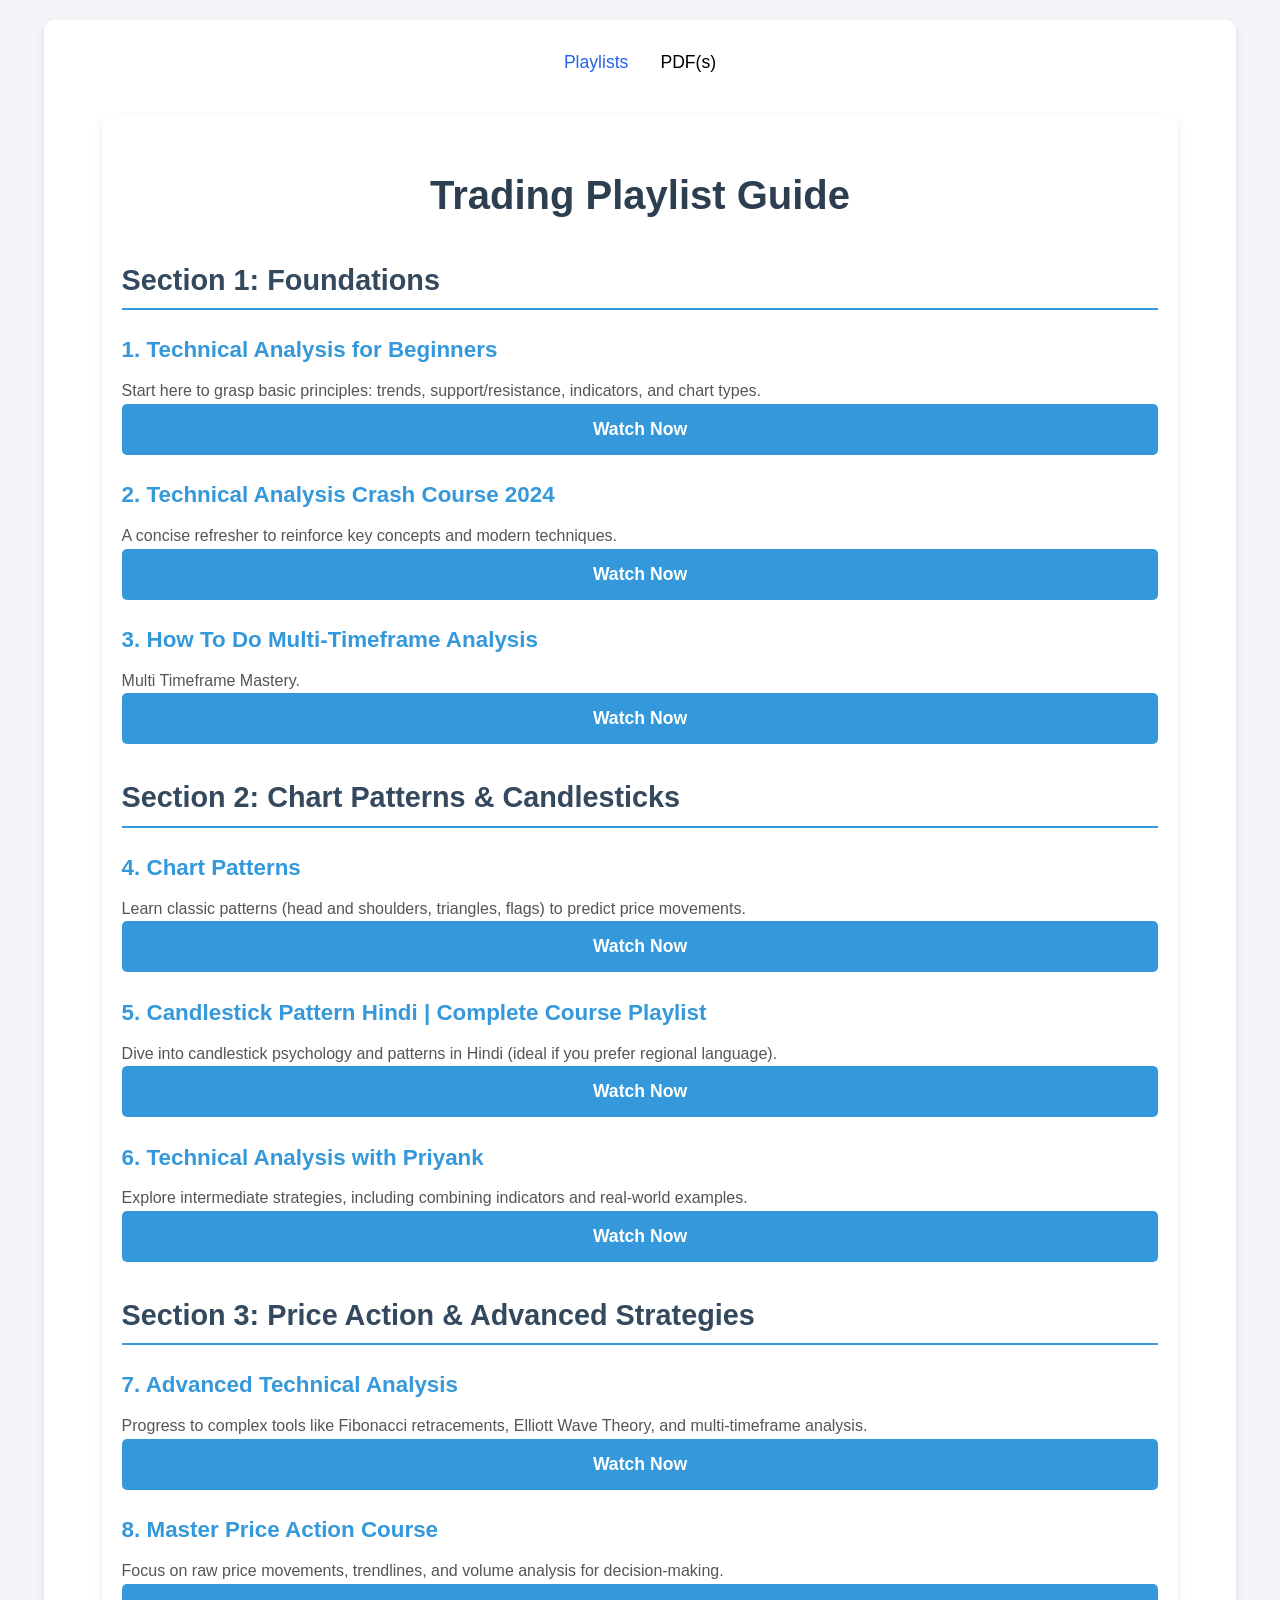
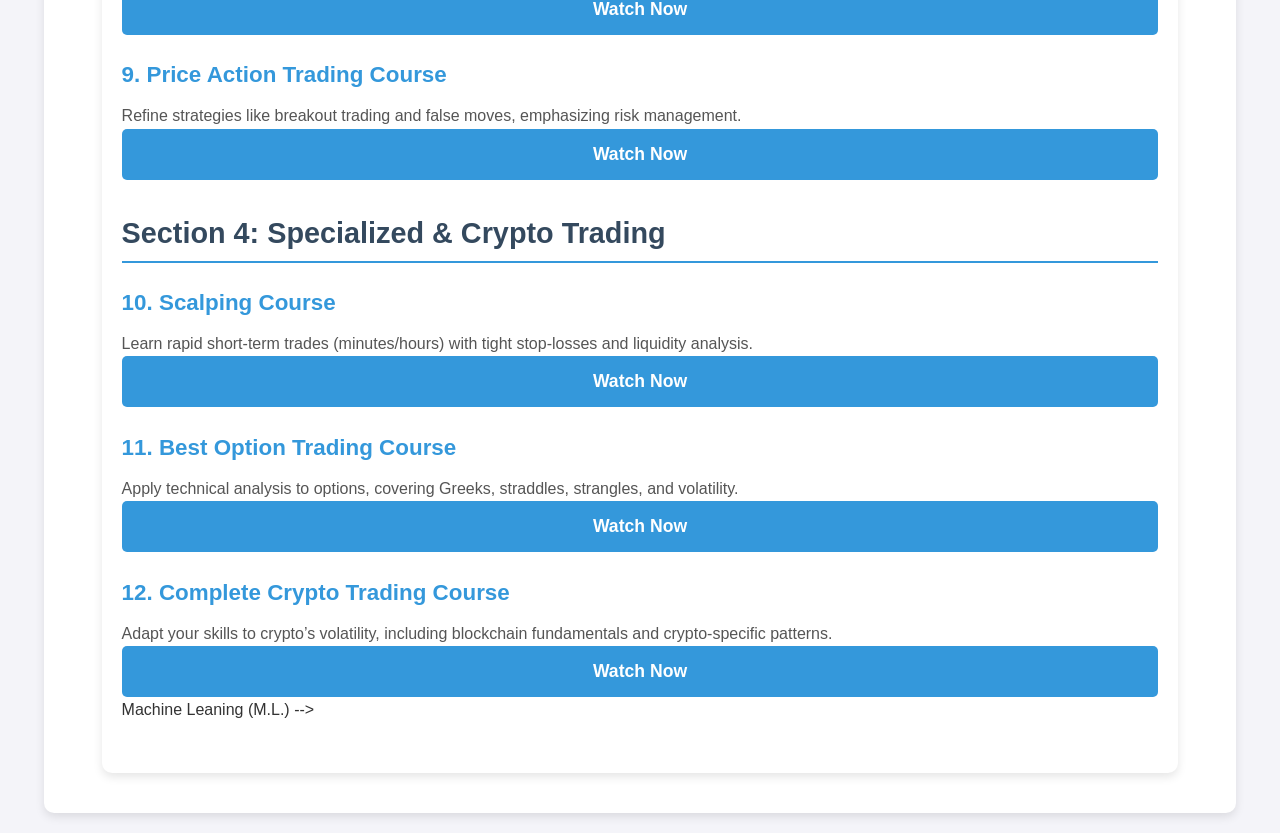
==== commit f4e29f38: "Update index.html such that a new site would be created for AIML in trading due to its vast nature" ====
--- a/index.html
+++ b/index.html
@@ -102,90 +102,7 @@
         <p>Adapt your skills to crypto’s volatility, including blockchain fundamentals and crypto-specific patterns.</p>
         <button class="watch-now-btn" onclick="redirectTo('https://linkcuts.org/qimk6pt8')">Watch Now</button>
       </div>
-<!-- Section 5: Essential Mathematics for Algorithmic Trading & Machine Learning -->
-<div class="step">
-  <h2>Section 5: Essential Mathematics for Algorithmic Trading & Machine Learning</h2>
-
-  <div>
-    <h3>1. Probability & Statistics</h3>
-    <p>Understand key statistical concepts like distributions, hypothesis testing, and ROC curves, essential for financial modeling.</p>
-    <button class="watch-now-btn" onclick="redirectTo('https://www.youtube.com/playlist?list=PL2SOU6wwxB0uwwH80KTQ6ht66KWxbzTIo')">Watch Now</button>
-  </div>
-
-  <div>
-    <h3>2. Linear Algebra</h3>
-    <p>Learn vectors, matrices, eigenvalues, and transformations—fundamental for machine learning algorithms used in trading.</p>
-    <button class="watch-now-btn" onclick="redirectTo('https://www.youtube.com/playlist?list=PLHXZ9OQGMqxfUl0tcqPNTJsb7R6BqSLo6')">Watch Now</button>
-  </div>
-
-  <div>
-    <h3>3. Calculus & Optimization</h3>
-    <p>Explore derivatives, partial derivatives, and gradient descent, which are crucial for understanding ML models in trading.</p>
-    <button class="watch-now-btn" onclick="redirectTo('https://www.youtube.com/playlist?list=PLF797E961509B4EB5')">Watch Now</button>
-  </div>
-
-  <div>
-    <h3>4. Machine Learning Mathematics</h3>
-    <p>Study mathematical foundations of ML, including logistic regression, SVMs, decision trees, and ensemble learning.</p>
-    <button class="watch-now-btn" onclick="redirectTo('https://www.youtube.com/playlist?list=PL05umP7R6ij1a6KdEy8PVE9zoCv6SlHRS')">Watch Now</button>
-  </div>
-
-  <div>
-    <h3>5. Time Series Analysis & Financial Mathematics</h3>
-    <p>Understand stock price movements using ARIMA models, moving averages, and stationarity tests for predictive trading.</p>
-    <button class="watch-now-btn" onclick="redirectTo('https://www.youtube.com/playlist?list=PL0vEWJI_pj7SWa-cOUZZlHtpMQ7ULrTdY')">Watch Now</button>
-  </div>
-
-  <div>
-    <h3>6. Optimization Techniques for Trading Strategies</h3>
-    <p>Explore convex optimization, L1/L2 regularization, and hyperparameter tuning for enhancing trading models.</p>
-    <button class="watch-now-btn" onclick="redirectTo('https://www.youtube.com/playlist?list=PLLbH4oi6GwyQWYMK11UbRyqzbPkvdorjc')">Watch Now</button>
-  </div>
-
-</div>
-    </div>
-    <div class="step">
-    
-    <!-- Section 5: Advanced Trading with Python and Machine Leaning (M.L.) -->
-      <h2>Section 6: Advanced Trading with Python and Machine Leaning (M.L.)</h2>
-      <div>
-        <h3>13. Quantative Training</h3>
-        <p>Covers core trading concepts like statistics, risk management, and systematic strategy development—essential for all advanced trading methods..</p>
-        <button class="watch-now-btn" onclick="redirectTo('https://l1nq.com/quantativetraining')">Watch Now</button>
-      </div>
-      <div>
-        <h3>14. Python Algorithmic Trading (Hands-On Application)</h3>
-        <p>Teaches how to code, backtest, and automate trading strategies using Python, bridging the gap between quant theory and practical implementation.</p>
-        <button class="watch-now-btn" onclick="redirectTo('https://encr.pw/pythonalgotrading')">Watch Now</button>
-      </div>
-      <div>
-        <h3>15.Machine Learning for Algorithmic Trading (AI-Driven Trading Strategies)</h3>
-        <p>Introduces AI techniques like predictive modeling and data-driven strategy optimization, enhancing automated trading systems.</p>
-        <button class="watch-now-btn" onclick="redirectTo('https://encr.pw/MLalgotrading')">Watch Now</button>
-      </div>
-      <div>
-        <h3>16. Order Flow Analysis (Market Microstructure & Institutional Trading)</h3>
-        <p>Explores real-time market dynamics, liquidity, and institutional order flow—helping
-           traders understand how big players manipulate price movements.</p>
-        <button class="watch-now-btn" onclick="redirectTo('https://encr.pw/Orderflow')">Watch Now</button>
-      </div>
-    </div>
-    <div class="step">
-      <h2>Final Countdown: Hands-On Application of ML in Algo-Trading</h2>
-      <div>
-       
-        <p>This hands-on course aims to show how ML can add value to algorithmic trading strategies in a practical yet comprehensive way. 
-          It covers a broad range of ML techniques from linear regression to deep reinforcement learning and demonstrates 
-          how to build, backtest, and evaluate a trading strategy driven by model predictions.</p>
-        <button class="watch-now-btn" onclick="redirectTo('https://github.com/stefan-jansen/machine-learning-for-trading')">Try it Out</button>
-      </div>
-    </div>
-    
-    
-
-  </div>
-
-   <!-- Section 4: Advanced Trading with Python and Machine Leaning (M.L.) -->
+Machine Leaning (M.L.) -->
    
 </div>
 
--- a/style.css
+++ b/style.css
@@ -312,46 +312,3 @@
   color: #3498db;
 }
 
-/* Floating Sidebar - Positioned at the Bottom Right */
-.floating-sidebar {
-  position: fixed;
-  right: 20px;
-  bottom: 20px;
-  background: #2c3e50;
-  padding: 15px;
-  border-radius: 8px;
-  width: 200px;
-  color: white;
-  box-shadow: 2px 2px 10px rgba(0, 0, 0, 0.2);
-}
-
-.floating-sidebar h3 {
-  font-size: 1.2em;
-  margin-bottom: 10px;
-}
-
-.floating-sidebar ul {
-  list-style: none;
-  padding: 0;
-}
-
-.floating-sidebar ul li {
-  margin-bottom: 10px;
-}
-
-.floating-sidebar ul li a {
-  color: #fff;
-  text-decoration: none;
-  transition: 0.3s;
-}
-
-.floating-sidebar ul li a:hover {
-  color: #3498db;
-}
-
-/* Hide Floating Sidebar on Mobile */
-@media (max-width: 768px) {
-  .floating-sidebar {
-    display: none;
-  }
-}
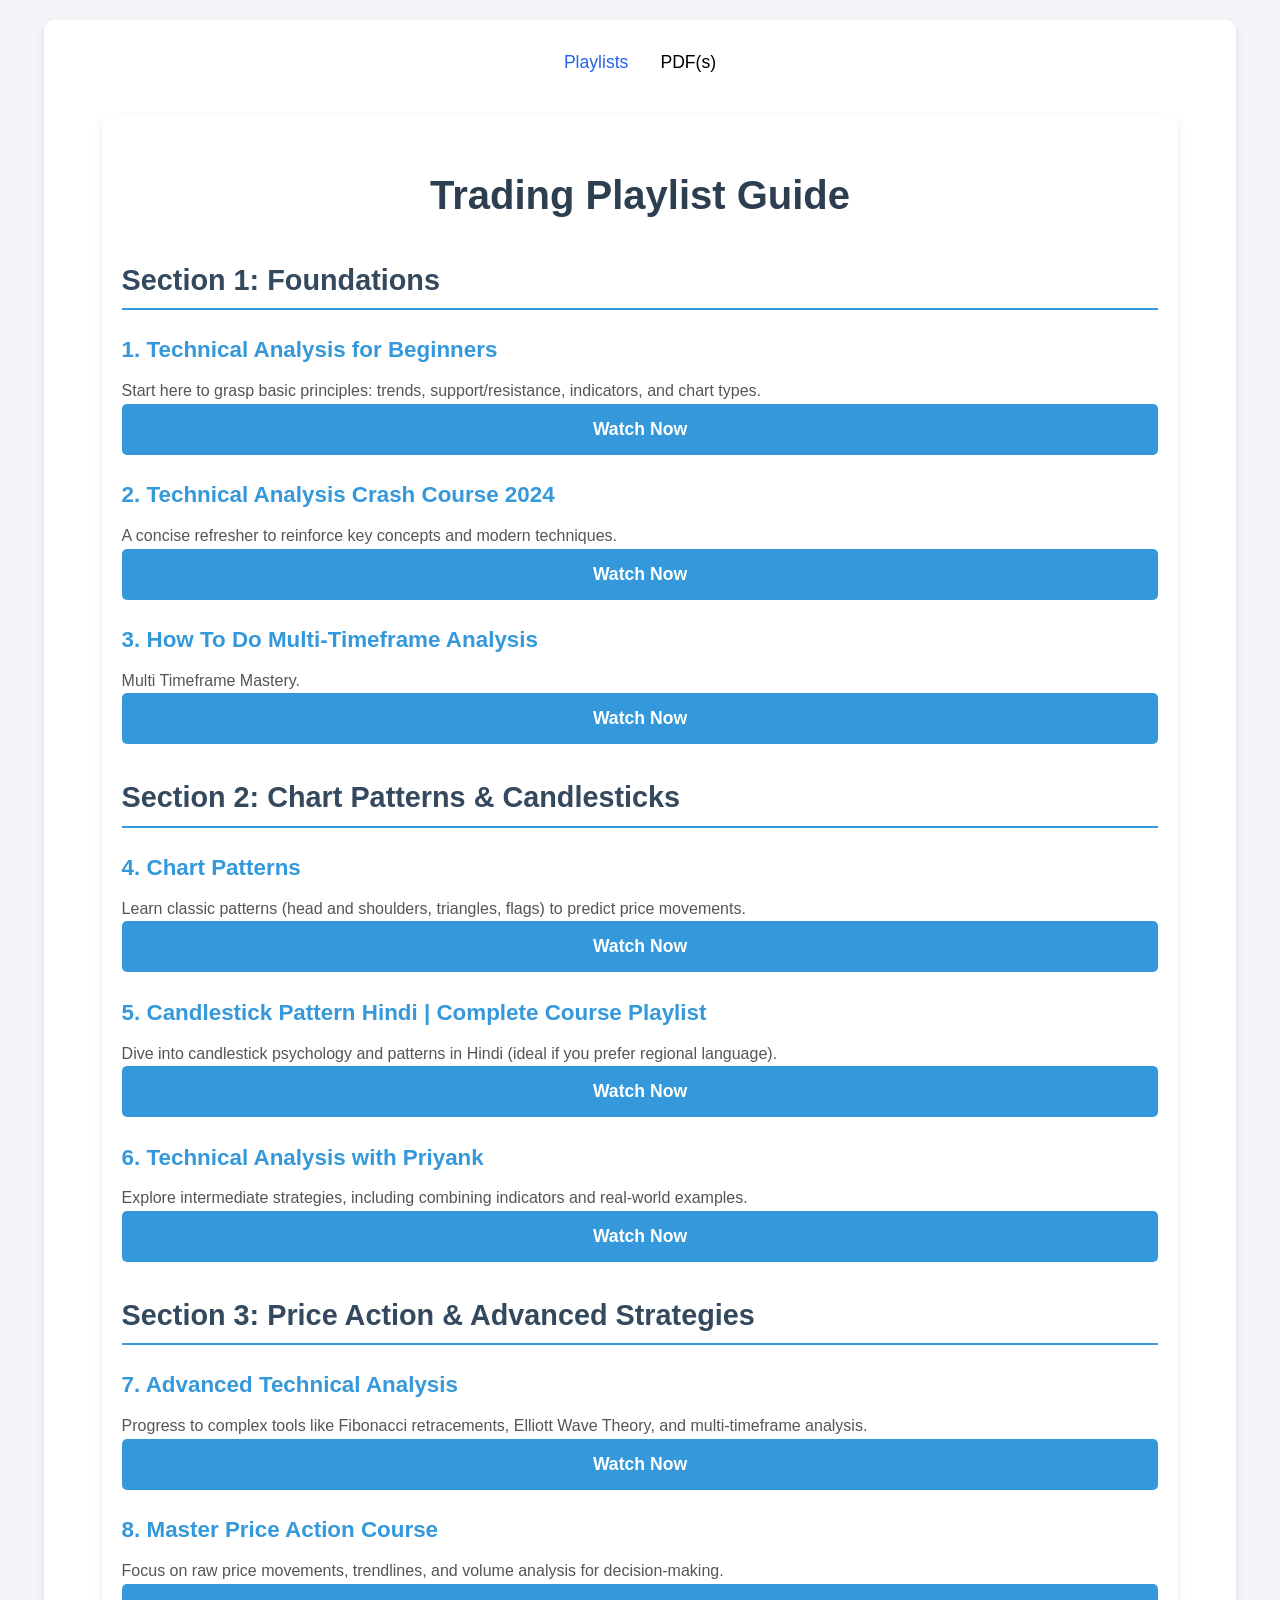
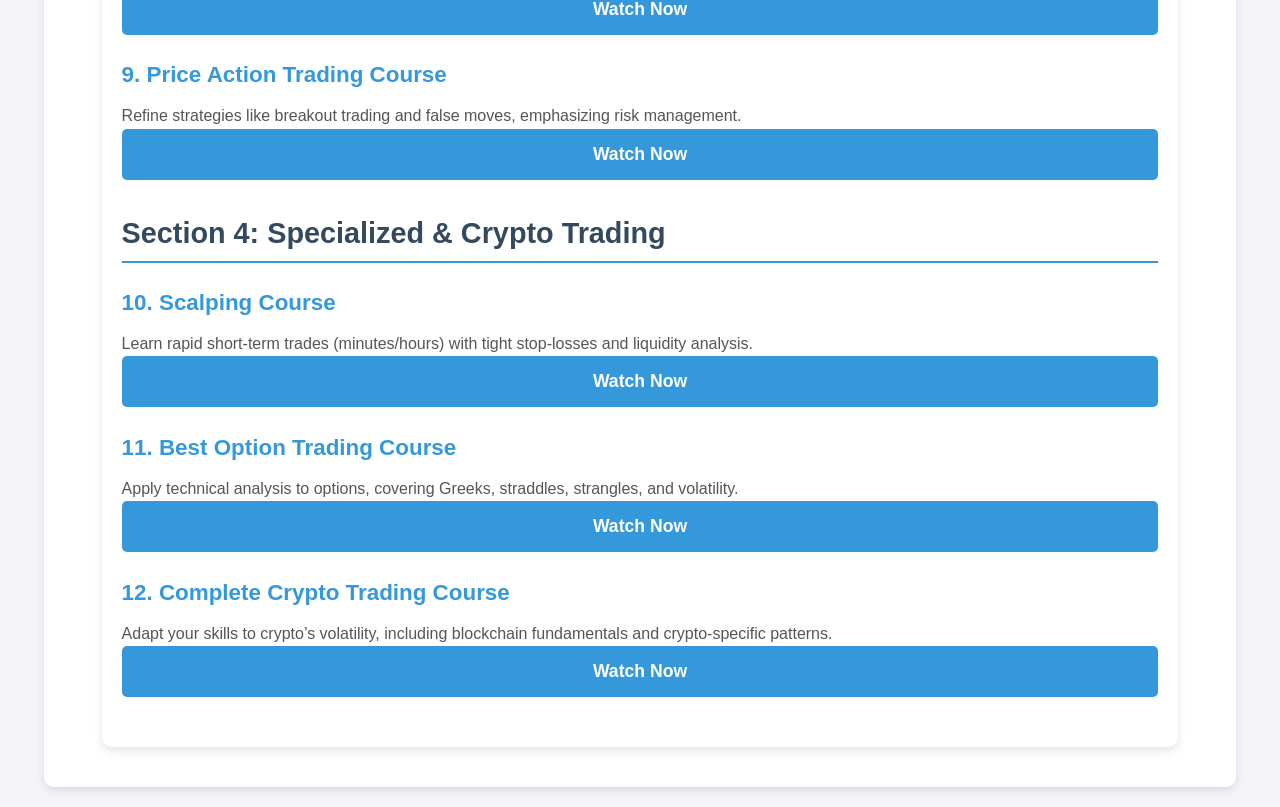
==== commit fcd71f5f: "Update index.html" ====
--- a/index.html
+++ b/index.html
@@ -102,7 +102,7 @@
         <p>Adapt your skills to crypto’s volatility, including blockchain fundamentals and crypto-specific patterns.</p>
         <button class="watch-now-btn" onclick="redirectTo('https://linkcuts.org/qimk6pt8')">Watch Now</button>
       </div>
-Machine Leaning (M.L.) -->
+
    
 </div>
 
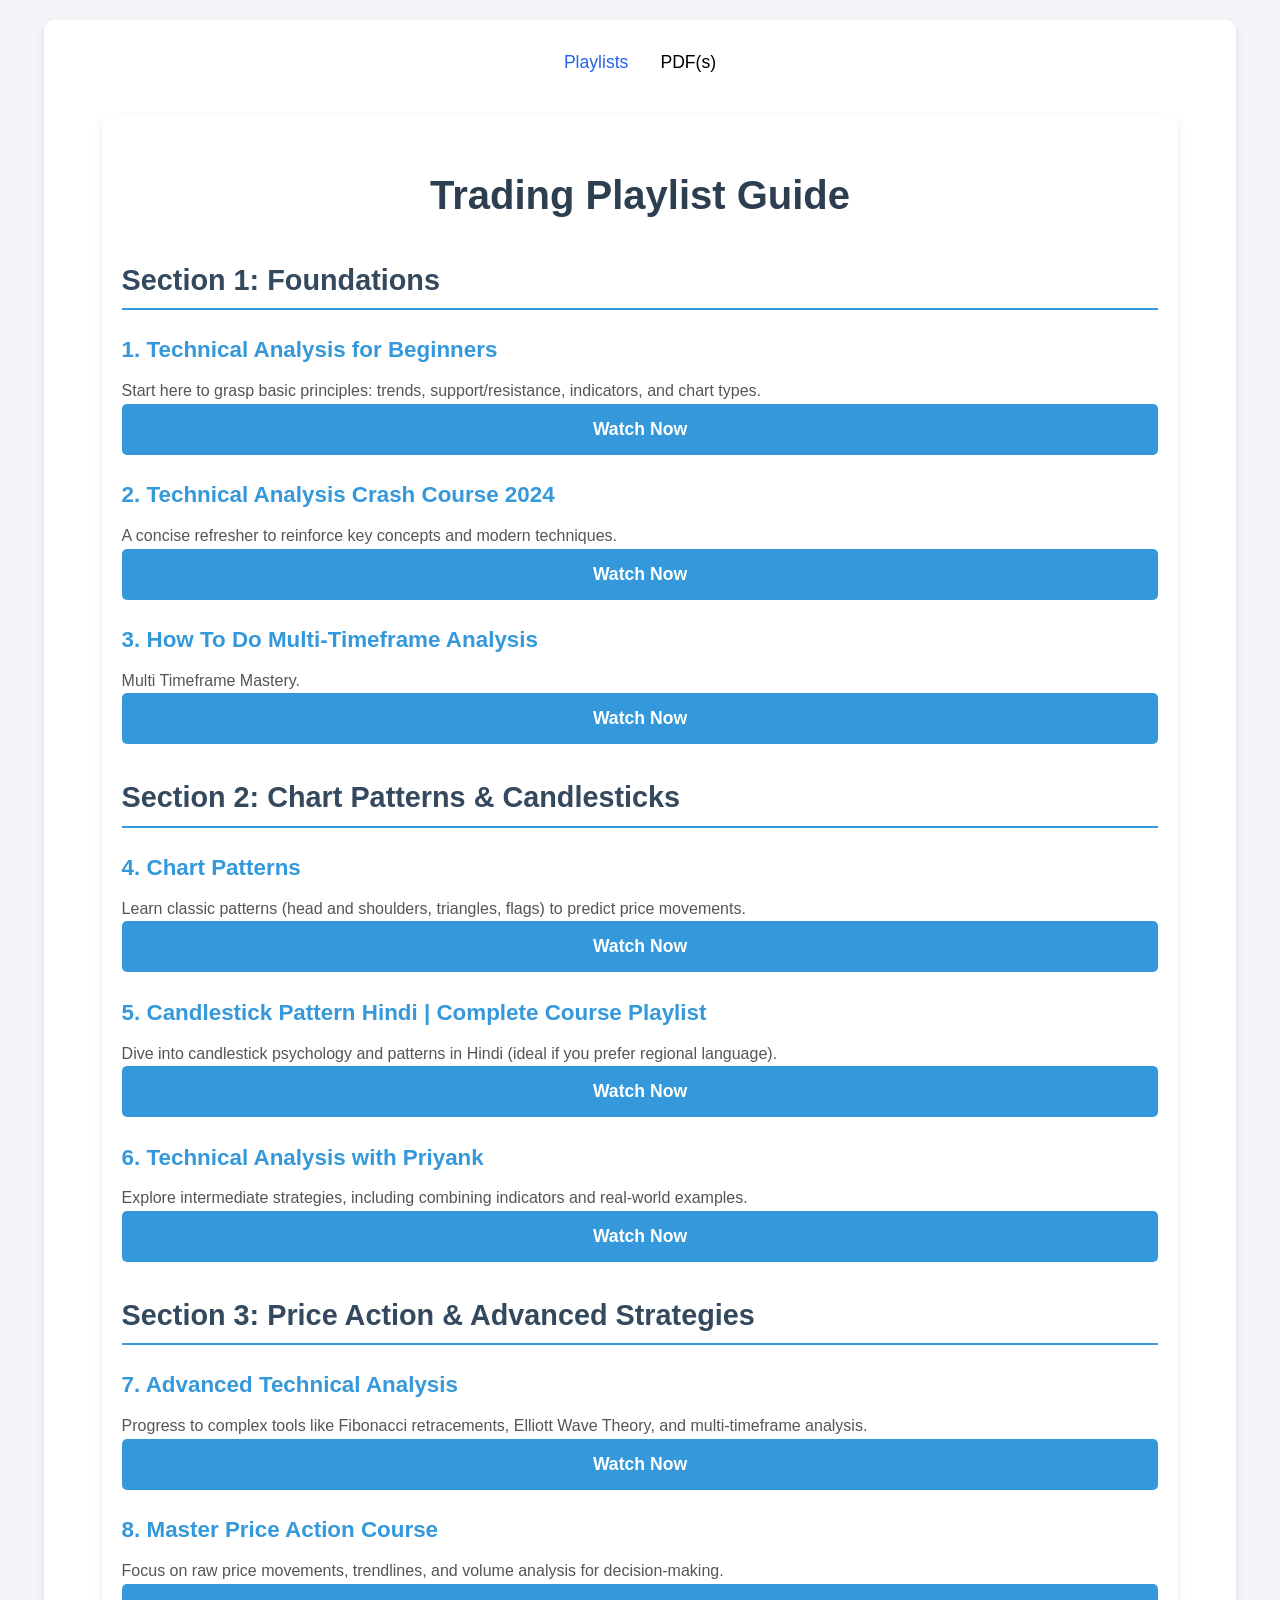
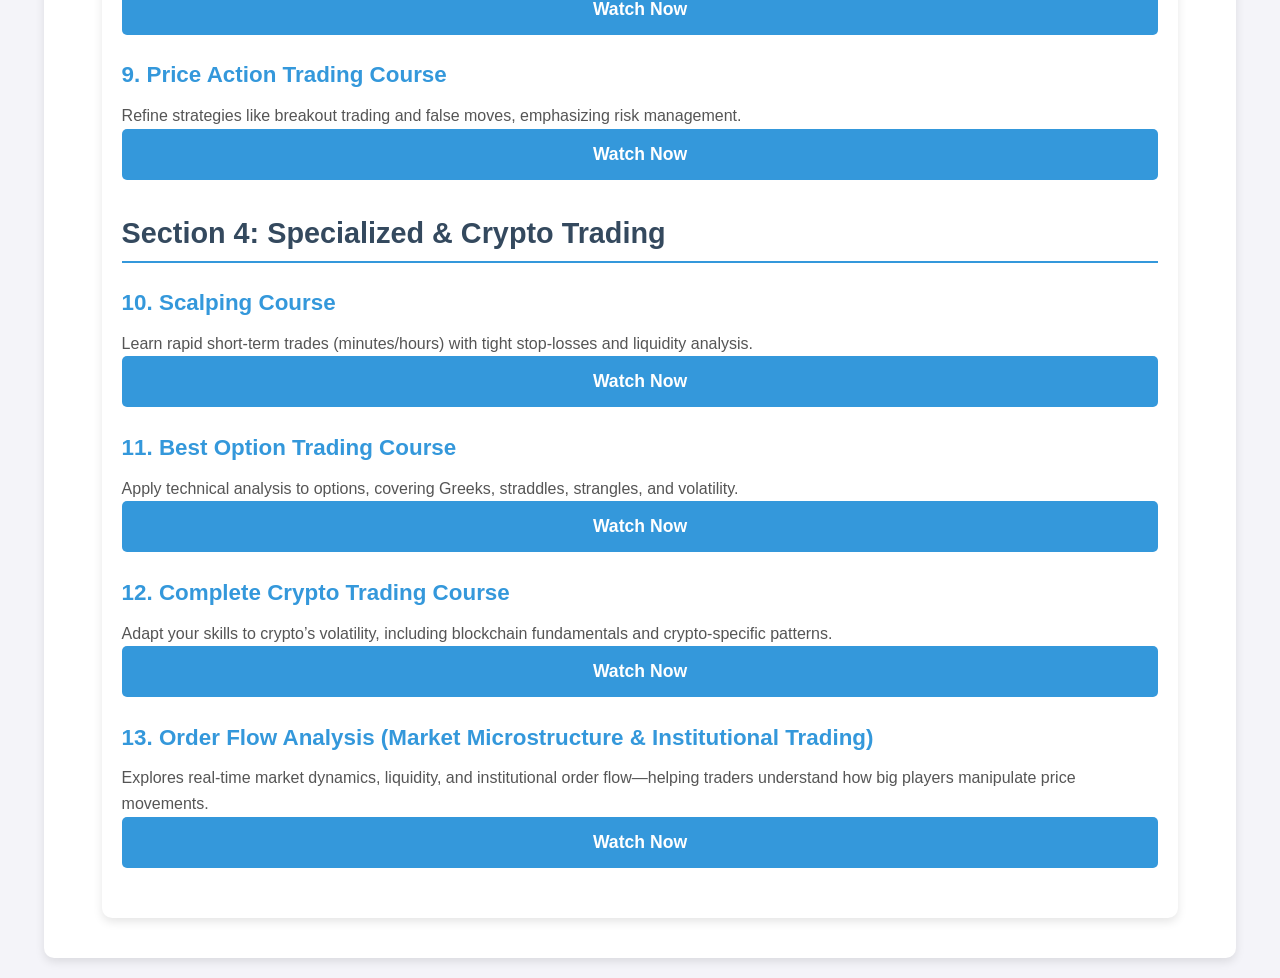
==== commit 50dad118: "Update index.html" ====
--- a/index.html
+++ b/index.html
@@ -103,7 +103,13 @@
         <button class="watch-now-btn" onclick="redirectTo('https://linkcuts.org/qimk6pt8')">Watch Now</button>
       </div>
 
-   
+   <div>
+        <h3>13. Order Flow Analysis (Market Microstructure & Institutional Trading)</h3>
+        <p>Explores real-time market dynamics, liquidity, and institutional order flow—helping
+           traders understand how big players manipulate price movements.</p>
+        <button class="watch-now-btn" onclick="redirectTo('https://encr.pw/Orderflow')">Watch Now</button>
+      </div>
+
 </div>
 
 </body>
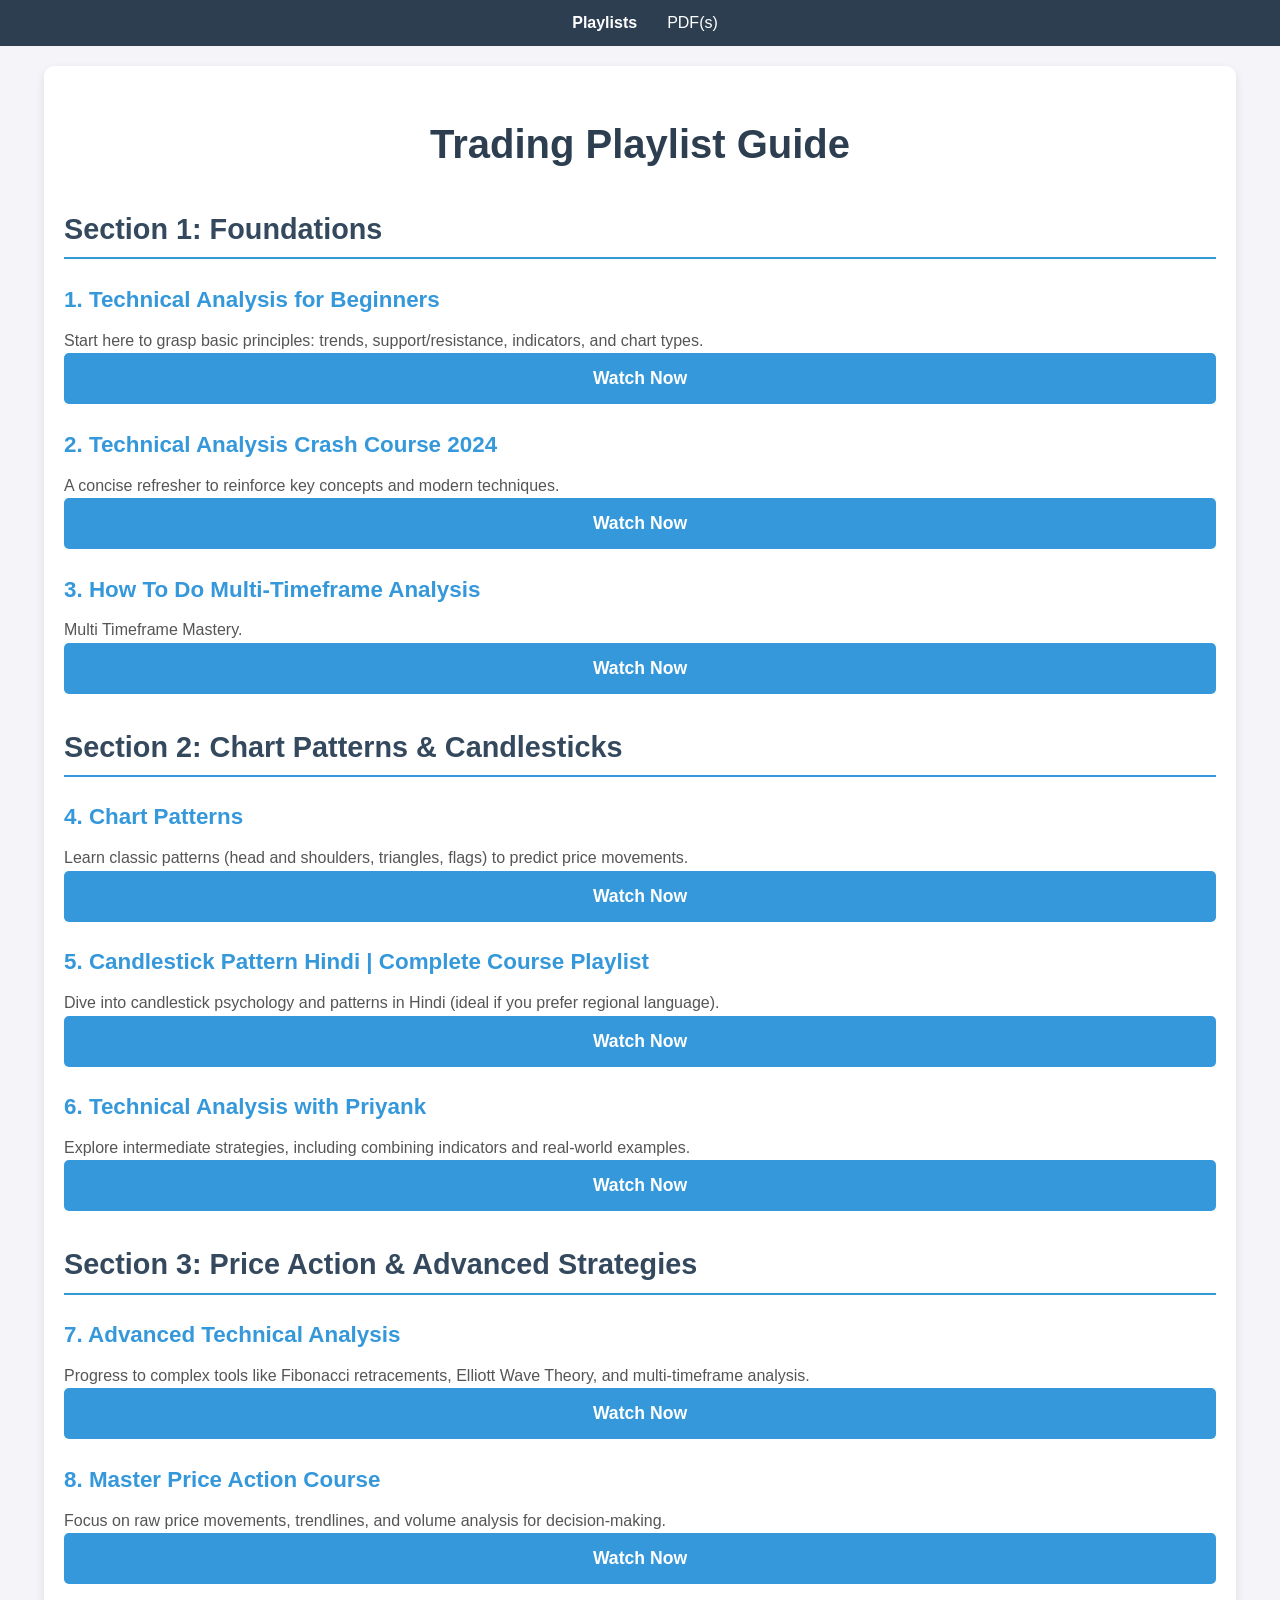
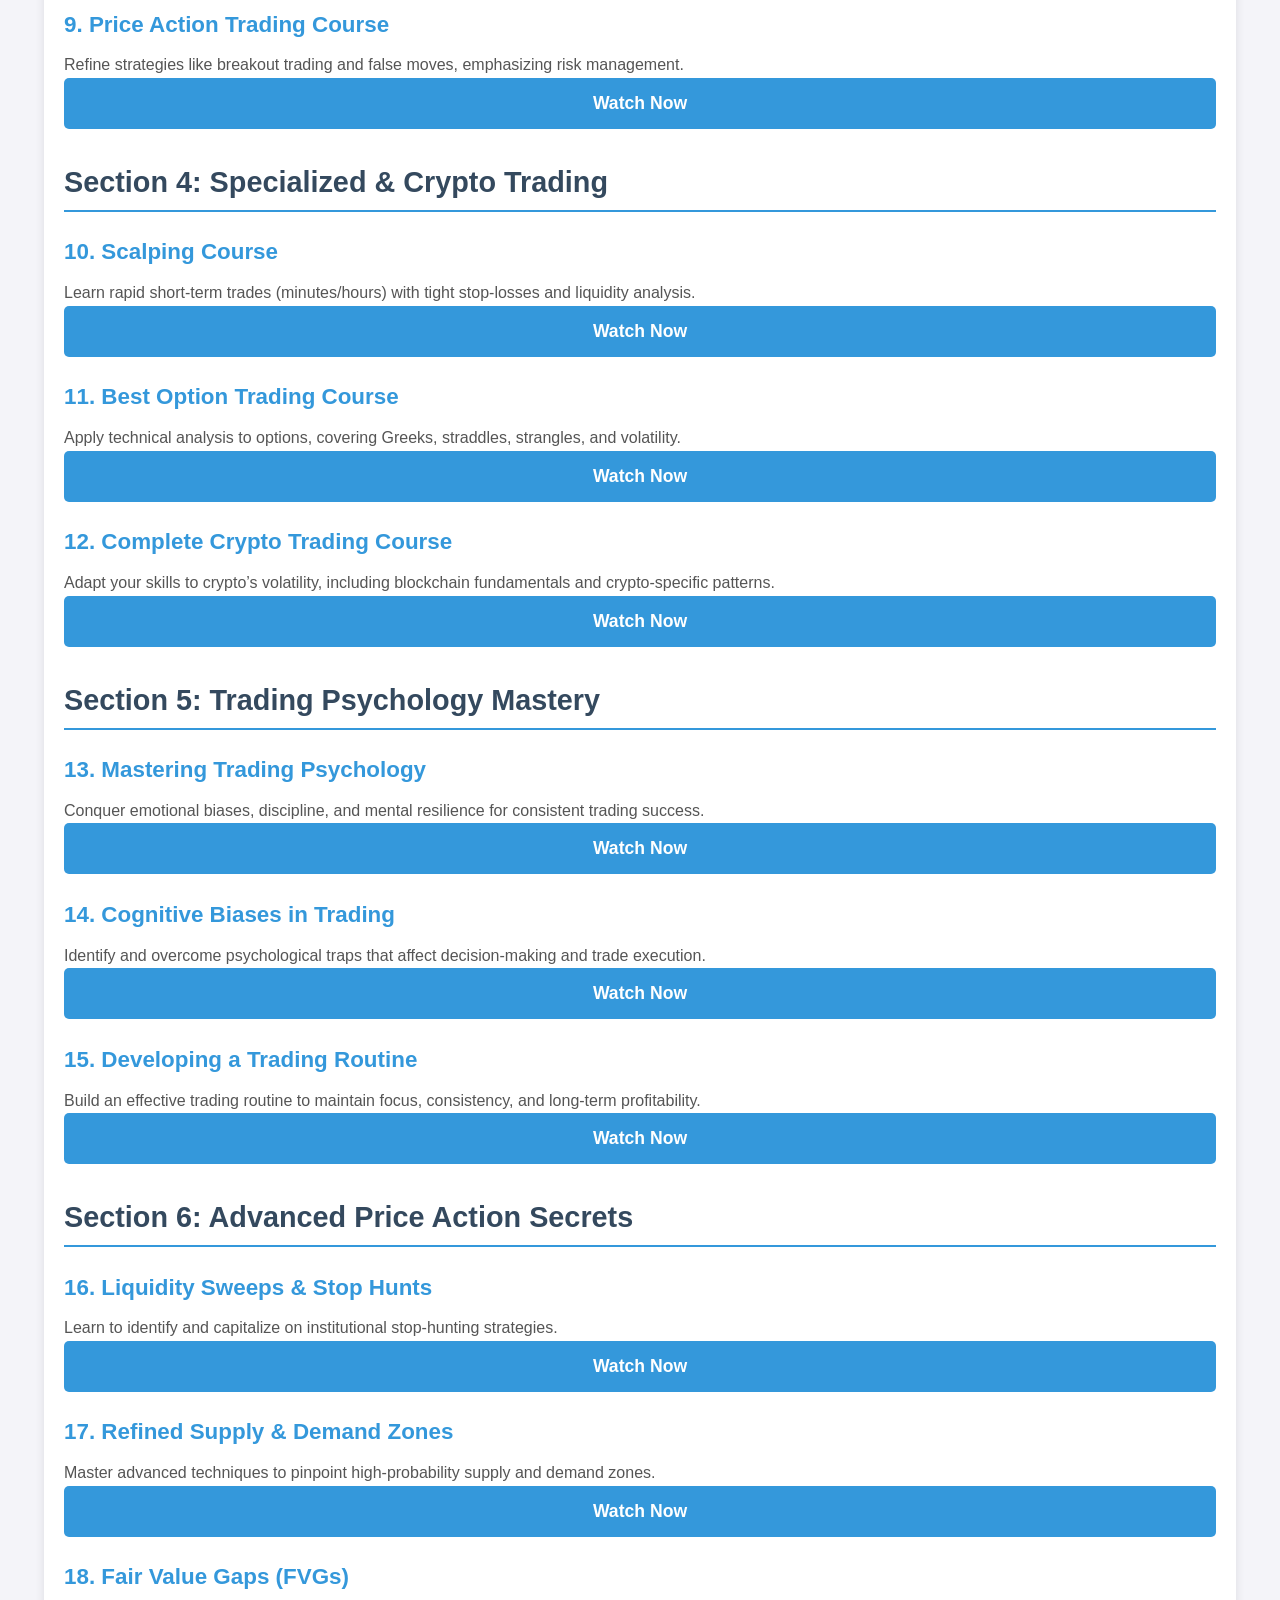
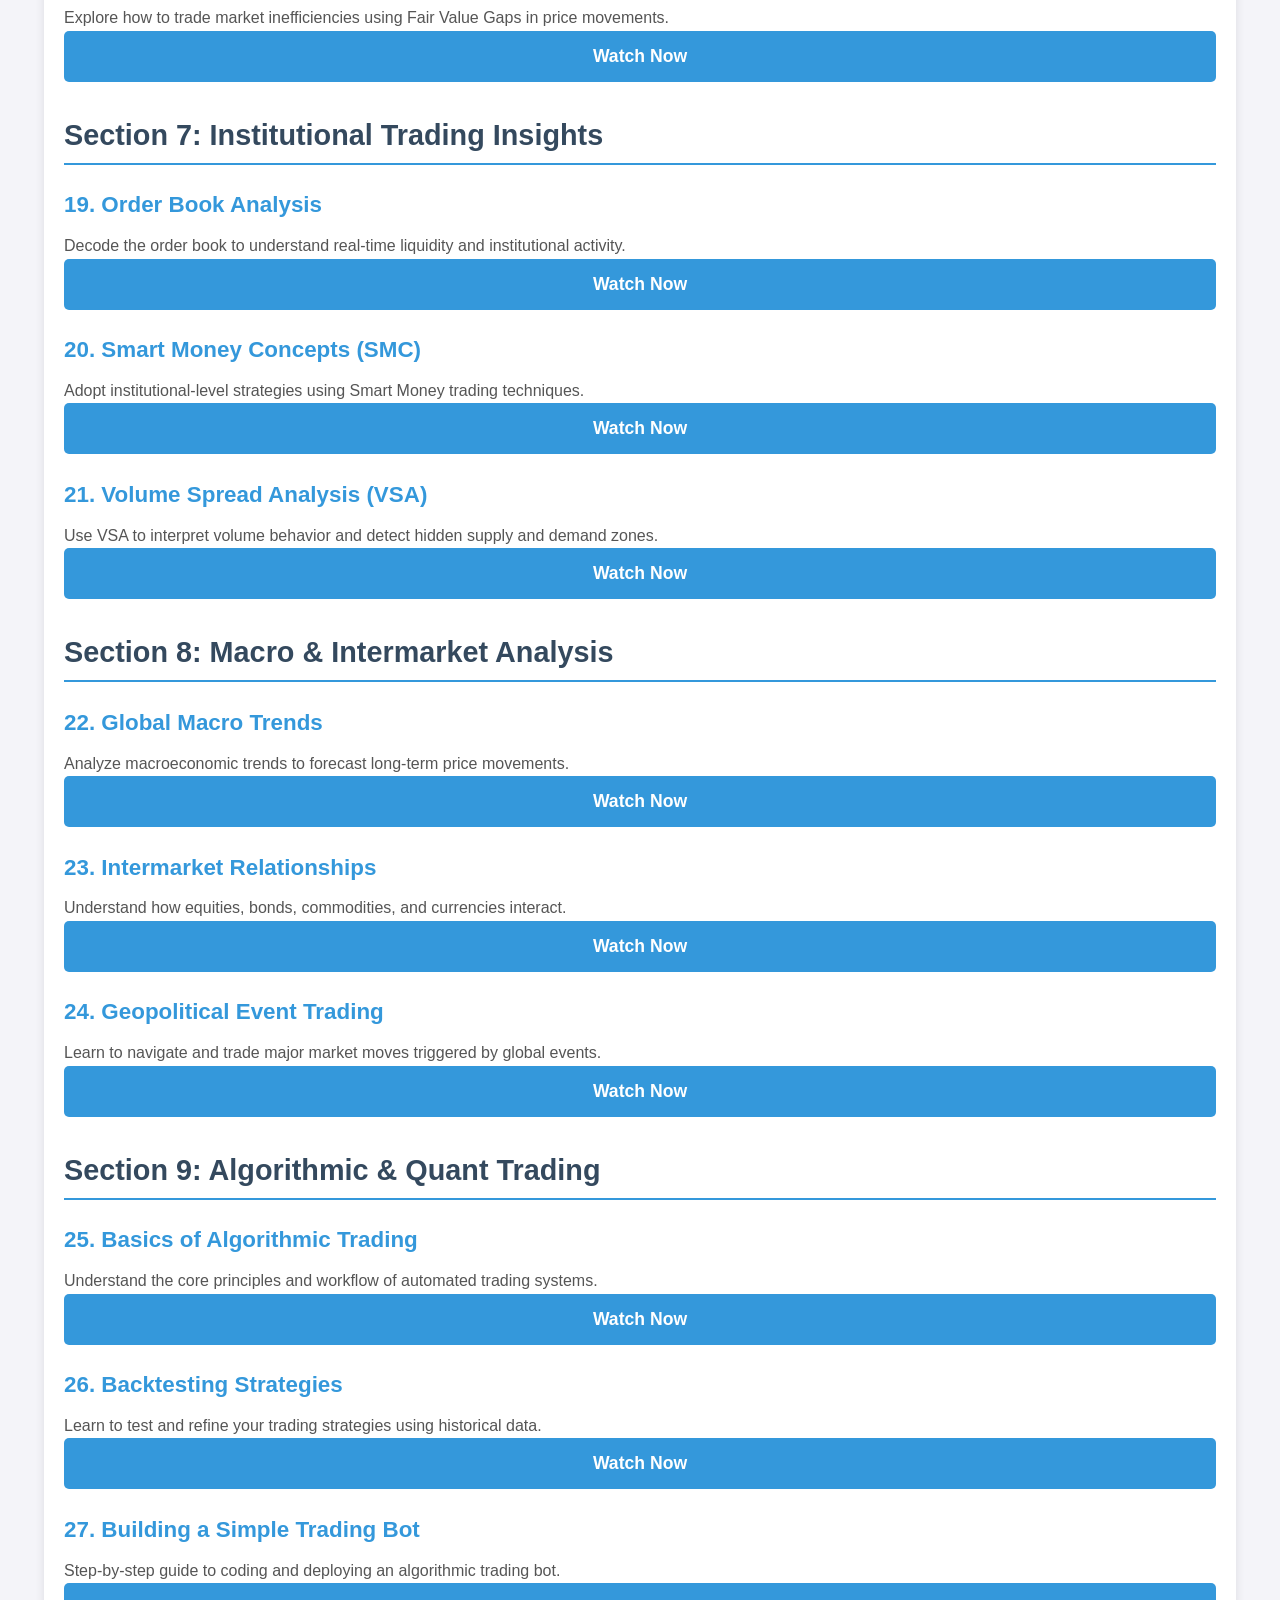
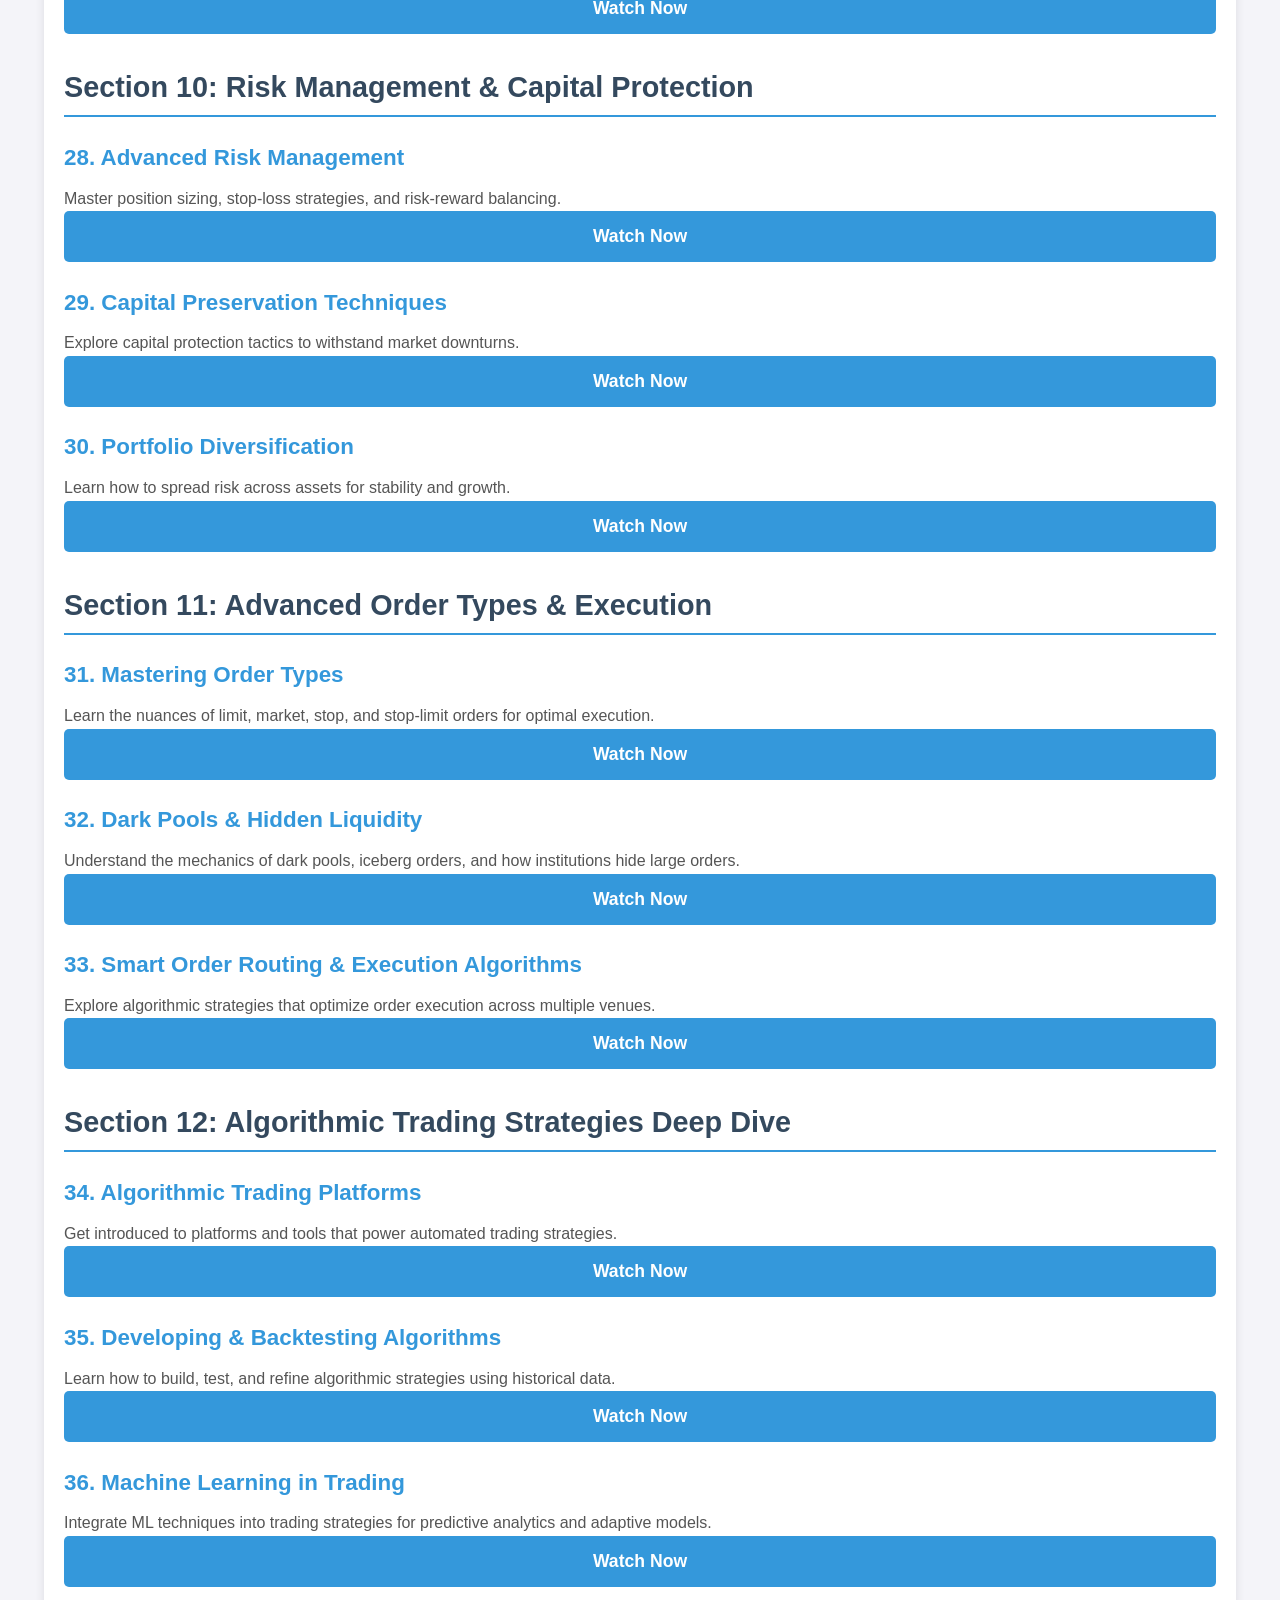
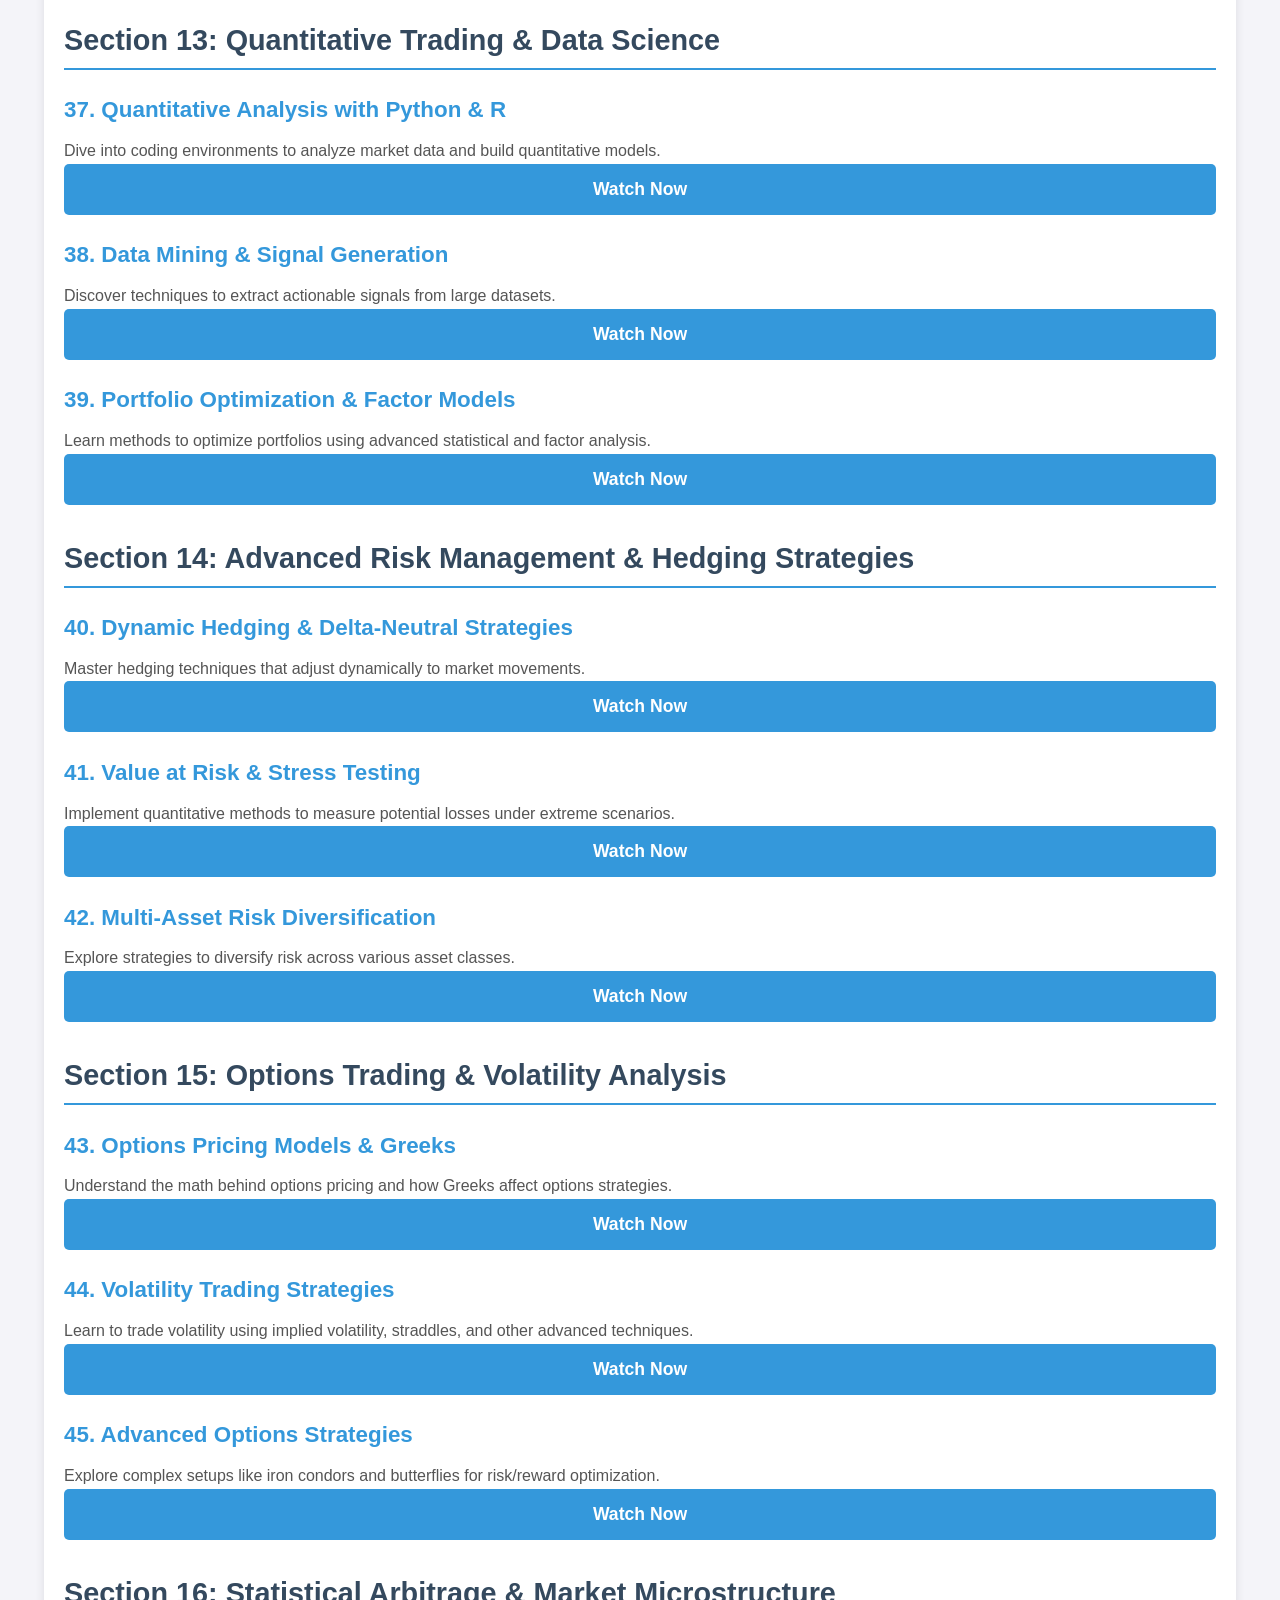
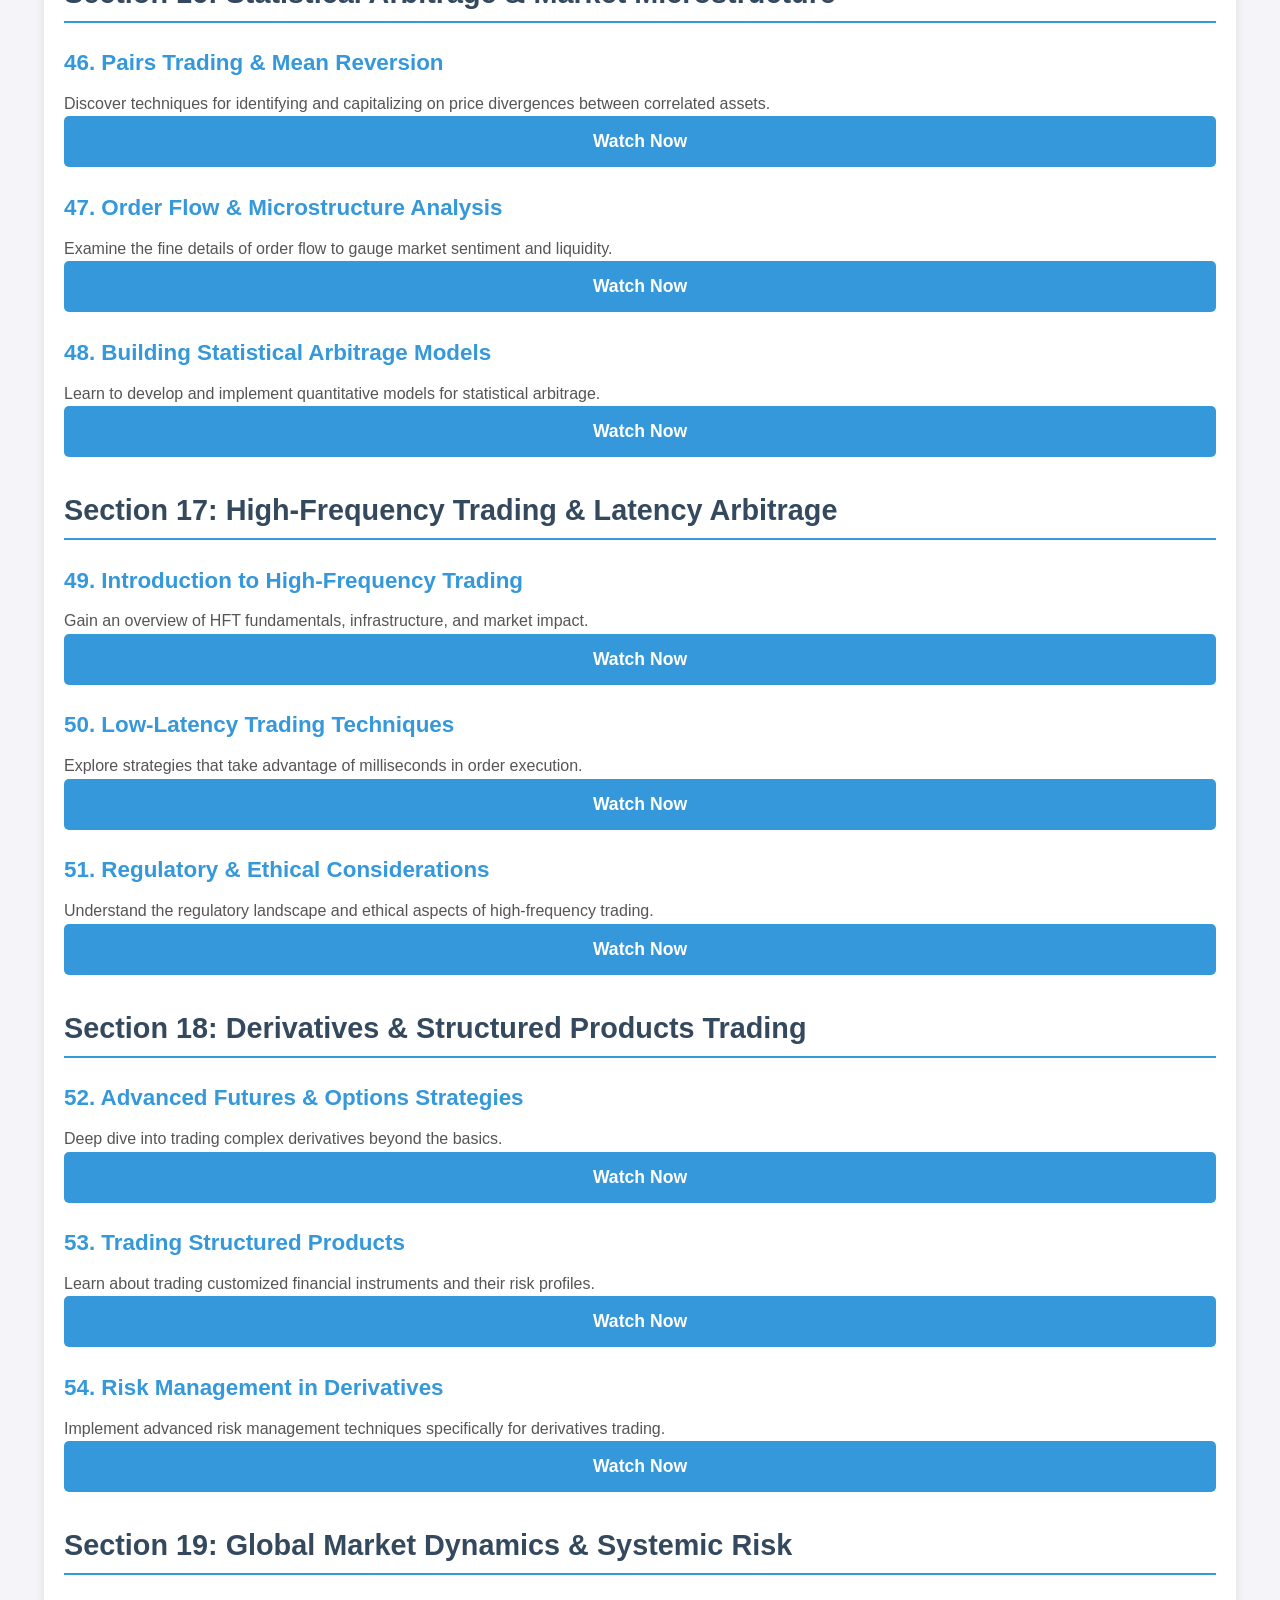
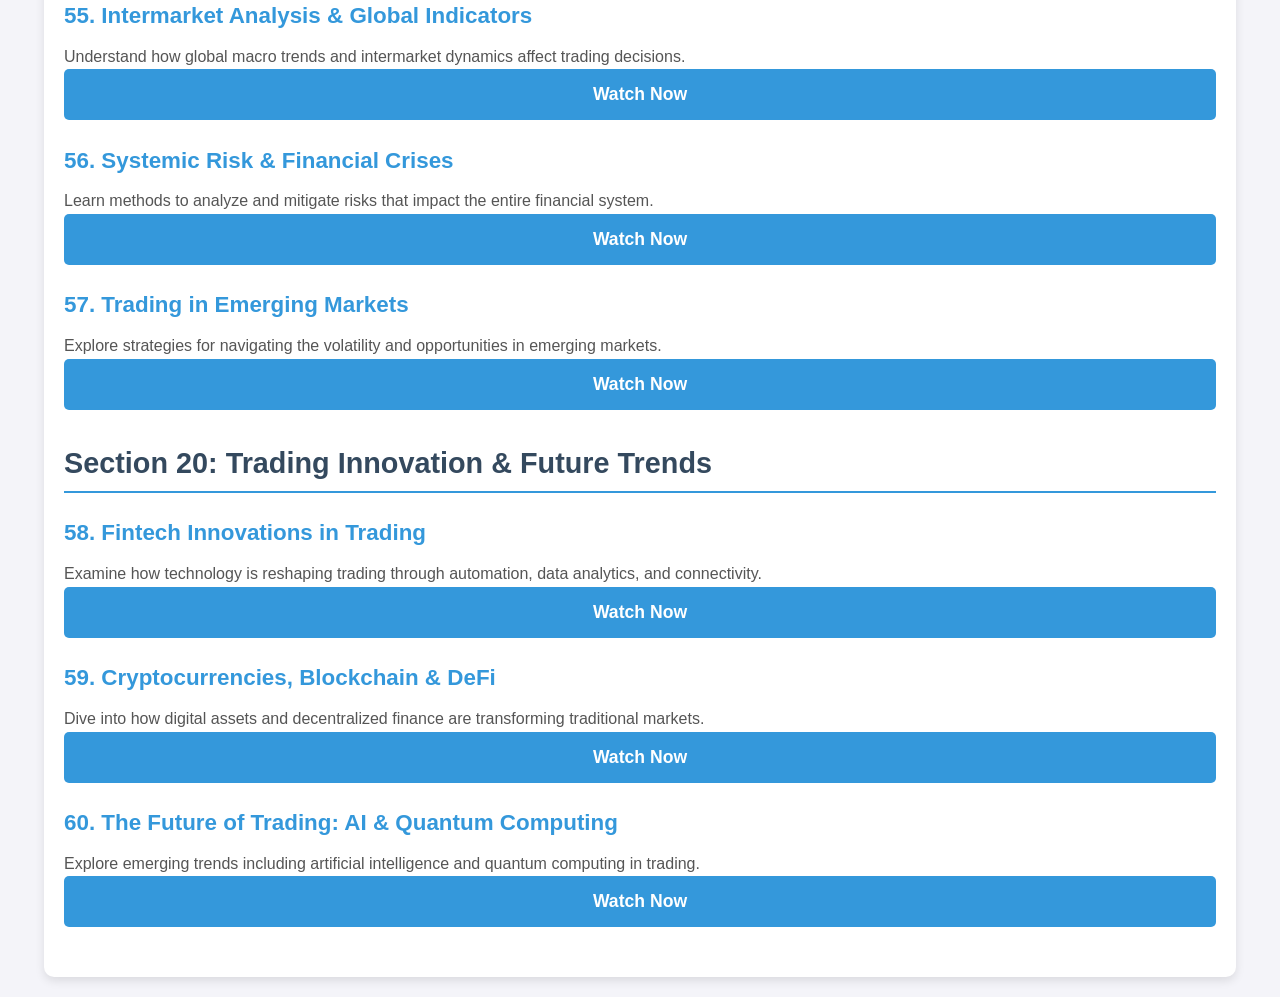
==== commit d968cc4c: "Add files via upload" ====
--- a/index.html
+++ b/index.html
@@ -8,29 +8,51 @@
   <script src="script.js"></script>
 </head>
 <body>
-  <div class="container">
-    <!-- Navigation positioned between header and content -->
-    <div class="nav-header-container">
-      
-      <nav class="nav-container">
-        <div class="nav-items">
-          <a href="index.html" class="nav-item">Playlists</a>
-          <a href="pdfs.html" class="nav-item">PDF(s)</a>
 
+  <!-- Navigation positioned between header and content -->
+  <div class="nav-header-container">
+    <nav class="nav-container">
+      <div class="nav-items">
+        <!-- Playlist Dropdown -->
+        <div class="nav-item custom-dropdown">
+          <a href="index.html" class="dropdown-toggle" style="text-decoration: none;">Playlists</a>
+          <div class="dropdown-menu">
+            <a href="index.html#s1" class="dropdown-item">Section 1</a>
+            <a href="index.html#s2" class="dropdown-item">Section 2</a>
+            <a href="index.html#s3" class="dropdown-item">Section 3</a>
+            <a href="index.html#s4" class="dropdown-item">Section 4</a>
+            <a href="index.html#s5" class="dropdown-item">Section 5</a>
+            <a href="index.html#s6" class="dropdown-item">Section 6</a>
+            <a href="index.html#s7" class="dropdown-item">Section 7</a>
+            <a href="index.html#s8" class="dropdown-item">Section 8</a>
+            <a href="index.html#s9" class="dropdown-item">Section 9</a>
+            <a href="index.html#s10" class="dropdown-item">Section 10</a>
+            <a href="index.html#s11" class="dropdown-item">Section 11</a>
+            <a href="index.html#s12" class="dropdown-item">Section 12</a>
+            <a href="index.html#s13" class="dropdown-item">Section 13</a>
+            <a href="index.html#s14" class="dropdown-item">Section 14</a>
+            <a href="index.html#s15" class="dropdown-item">Section 15</a>
+            <a href="index.html#s16" class="dropdown-item">Section 16</a>
+            <a href="index.html#s17" class="dropdown-item">Section 17</a>
+            <a href="index.html#s18" class="dropdown-item">Section 18</a>
+            <a href="index.html#s19" class="dropdown-item">Section 19</a>
+            <a href="index.html#s20" class="dropdown-item">Section 20</a>
+          </div>
         </div>
-      </nav>
-    </div>
-
+        <a href="pdfs.html" class="item" style=" color: inherit; text-decoration: none; color: #fff;" >PDF(s)</a>
+      </div>
+    </nav>
+  </div>
   <div class="container">
     <h1>Trading Playlist Guide</h1>
-
-    <!-- Section 1:Foundations -->
-    <div class="step">
-      <h2>Section 1: Foundations</h2>
+    
+    <!-- Section 1: Foundations -->
+    <div class="step">
+      <h2 id="s1">Section 1: Foundations</h2>
       <div>
         <h3>1. Technical Analysis for Beginners</h3>
         <p>Start here to grasp basic principles: trends, support/resistance, indicators, and chart types.</p>
-        <button class="watch-now-btn" onclick="redirectTo('https://rb.gy/9y18gv')">Watch Now</button>
+        <button class="watch-now-btn" onclick="redirectTo('https://www.youtube.com/playlist?list=PLxNHpNhDaEFKBbevR6wFc-4rMaFmd5tbc')">Watch Now</button>
       </div>
       <div>
         <h3>2. Technical Analysis Crash Course 2024</h3>
@@ -43,10 +65,10 @@
         <button class="watch-now-btn" onclick="redirectTo('https://shorturl.at/Ztork')">Watch Now</button>
       </div>
     </div>
-
-    <!-- Section 2: Technical Analysis -->
-    <div class="step">
-      <h2>Section 2: Chart Patterns & Candlesticks</h2>
+    
+    <!-- Section 2: Chart Patterns & Candlesticks -->
+    <div class="step">
+      <h2 id="s2">Section 2: Chart Patterns & Candlesticks</h2>
       <div>
         <h3>4. Chart Patterns</h3>
         <p>Learn classic patterns (head and shoulders, triangles, flags) to predict price movements.</p>
@@ -63,10 +85,10 @@
         <button class="watch-now-btn" onclick="redirectTo('https://shorturl.at/HU3SB')">Watch Now</button>
       </div>
     </div>
-
-    <!-- Section 3:Price Action and Advanced Analysis -->
-    <div class="step">
-      <h2>Section 3: Price Action & Advanced Strategies</h2>
+    
+    <!-- Section 3: Price Action & Advanced Strategies -->
+    <div class="step">
+      <h2 id="s3">Section 3: Price Action & Advanced Strategies</h2>
       <div>
         <h3>7. Advanced Technical Analysis</h3>
         <p>Progress to complex tools like Fibonacci retracements, Elliott Wave Theory, and multi-timeframe analysis.</p>
@@ -83,10 +105,10 @@
         <button class="watch-now-btn" onclick="redirectTo('https://linkcuts.org/df2vi21x')">Watch Now</button>
       </div>
     </div>
-
+    
     <!-- Section 4: Specialized & Crypto Trading -->
     <div class="step">
-      <h2>Section 4: Specialized & Crypto Trading</h2>
+      <h2 id="s4">Section 4: Specialized & Crypto Trading</h2>
       <div>
         <h3>10. Scalping Course</h3>
         <p>Learn rapid short-term trades (minutes/hours) with tight stop-losses and liquidity analysis.</p>
@@ -102,15 +124,329 @@
         <p>Adapt your skills to crypto’s volatility, including blockchain fundamentals and crypto-specific patterns.</p>
         <button class="watch-now-btn" onclick="redirectTo('https://linkcuts.org/qimk6pt8')">Watch Now</button>
       </div>
-
-   <div>
-        <h3>13. Order Flow Analysis (Market Microstructure & Institutional Trading)</h3>
-        <p>Explores real-time market dynamics, liquidity, and institutional order flow—helping
-           traders understand how big players manipulate price movements.</p>
-        <button class="watch-now-btn" onclick="redirectTo('https://encr.pw/Orderflow')">Watch Now</button>
-      </div>
-
-</div>
-
+    </div>
+    
+    <!-- Section 5: Trading Psychology Mastery -->
+    <div class="step">
+      <h2 id="s5">Section 5: Trading Psychology Mastery</h2>
+      <div>
+        <h3>13. Mastering Trading Psychology</h3>
+        <p>Conquer emotional biases, discipline, and mental resilience for consistent trading success.</p>
+        <button class="watch-now-btn" onclick="redirectTo('https://shorturl.at/psychology1')">Watch Now</button>
+      </div>
+      <div>
+        <h3>14. Cognitive Biases in Trading</h3>
+        <p>Identify and overcome psychological traps that affect decision-making and trade execution.</p>
+        <button class="watch-now-btn" onclick="redirectTo('https://shorturl.at/psychology2')">Watch Now</button>
+      </div>
+      <div>
+        <h3>15. Developing a Trading Routine</h3>
+        <p>Build an effective trading routine to maintain focus, consistency, and long-term profitability.</p>
+        <button class="watch-now-btn" onclick="redirectTo('https://shorturl.at/psychology3')">Watch Now</button>
+      </div>
+    </div>
+    
+    <!-- Section 6: Advanced Price Action Secrets -->
+    <div class="step">
+      <h2 id="s6">Section 6: Advanced Price Action Secrets</h2>
+      <div>
+        <h3>16. Liquidity Sweeps & Stop Hunts</h3>
+        <p>Learn to identify and capitalize on institutional stop-hunting strategies.</p>
+        <button class="watch-now-btn" onclick="redirectTo('https://shorturl.at/priceaction1')">Watch Now</button>
+      </div>
+      <div>
+        <h3>17. Refined Supply & Demand Zones</h3>
+        <p>Master advanced techniques to pinpoint high-probability supply and demand zones.</p>
+        <button class="watch-now-btn" onclick="redirectTo('https://shorturl.at/priceaction2')">Watch Now</button>
+      </div>
+      <div>
+        <h3>18. Fair Value Gaps (FVGs)</h3>
+        <p>Explore how to trade market inefficiencies using Fair Value Gaps in price movements.</p>
+        <button class="watch-now-btn" onclick="redirectTo('https://shorturl.at/priceaction3')">Watch Now</button>
+      </div>
+    </div>
+    
+    <!-- Section 7: Institutional Trading Insights -->
+    <div class="step">
+      <h2 id="s7">Section 7: Institutional Trading Insights</h2>
+      <div>
+        <h3>19. Order Book Analysis</h3>
+        <p>Decode the order book to understand real-time liquidity and institutional activity.</p>
+        <button class="watch-now-btn" onclick="redirectTo('https://shorturl.at/institutional1')">Watch Now</button>
+      </div>
+      <div>
+        <h3>20. Smart Money Concepts (SMC)</h3>
+        <p>Adopt institutional-level strategies using Smart Money trading techniques.</p>
+        <button class="watch-now-btn" onclick="redirectTo('https://shorturl.at/institutional2')">Watch Now</button>
+      </div>
+      <div>
+        <h3>21. Volume Spread Analysis (VSA)</h3>
+        <p>Use VSA to interpret volume behavior and detect hidden supply and demand zones.</p>
+        <button class="watch-now-btn" onclick="redirectTo('https://shorturl.at/institutional3')">Watch Now</button>
+      </div>
+    </div>
+    
+    <!-- Section 8: Macro & Intermarket Analysis -->
+    <div class="step">
+      <h2 id="s8">Section 8: Macro & Intermarket Analysis</h2>
+      <div>
+        <h3>22. Global Macro Trends</h3>
+        <p>Analyze macroeconomic trends to forecast long-term price movements.</p>
+        <button class="watch-now-btn" onclick="redirectTo('https://shorturl.at/macro1')">Watch Now</button>
+      </div>
+      <div>
+        <h3>23. Intermarket Relationships</h3>
+        <p>Understand how equities, bonds, commodities, and currencies interact.</p>
+        <button class="watch-now-btn" onclick="redirectTo('https://shorturl.at/macro2')">Watch Now</button>
+      </div>
+      <div>
+        <h3>24. Geopolitical Event Trading</h3>
+        <p>Learn to navigate and trade major market moves triggered by global events.</p>
+        <button class="watch-now-btn" onclick="redirectTo('https://shorturl.at/macro3')">Watch Now</button>
+      </div>
+    </div>
+    
+    <!-- Section 9: Algorithmic & Quant Trading -->
+    <div class="step">
+      <h2 id="s9">Section 9: Algorithmic & Quant Trading</h2>
+      <div>
+        <h3>25. Basics of Algorithmic Trading</h3>
+        <p>Understand the core principles and workflow of automated trading systems.</p>
+        <button class="watch-now-btn" onclick="redirectTo('https://shorturl.at/quant1')">Watch Now</button>
+      </div>
+      <div>
+        <h3>26. Backtesting Strategies</h3>
+        <p>Learn to test and refine your trading strategies using historical data.</p>
+        <button class="watch-now-btn" onclick="redirectTo('https://shorturl.at/quant2')">Watch Now</button>
+      </div>
+      <div>
+        <h3>27. Building a Simple Trading Bot</h3>
+        <p>Step-by-step guide to coding and deploying an algorithmic trading bot.</p>
+        <button class="watch-now-btn" onclick="redirectTo('https://shorturl.at/quant3')">Watch Now</button>
+      </div>
+    </div>
+    
+    <!-- Section 10: Risk Management & Capital Protection -->
+    <div class="step">
+      <h2 id="s10">Section 10: Risk Management & Capital Protection</h2>
+      <div>
+        <h3>28. Advanced Risk Management</h3>
+        <p>Master position sizing, stop-loss strategies, and risk-reward balancing.</p>
+        <button class="watch-now-btn" onclick="redirectTo('https://shorturl.at/risk1')">Watch Now</button>
+      </div>
+      <div>
+        <h3>29. Capital Preservation Techniques</h3>
+        <p>Explore capital protection tactics to withstand market downturns.</p>
+        <button class="watch-now-btn" onclick="redirectTo('https://shorturl.at/risk2')">Watch Now</button>
+      </div>
+      <div>
+        <h3>30. Portfolio Diversification</h3>
+        <p>Learn how to spread risk across assets for stability and growth.</p>
+        <button class="watch-now-btn" onclick="redirectTo('https://shorturl.at/risk3')">Watch Now</button>
+      </div>
+    </div>
+    
+    <!-- Section 11: Advanced Order Types & Execution -->
+    <div class="step">
+      <h2 id="s11">Section 11: Advanced Order Types & Execution</h2>
+      <div>
+        <h3>31. Mastering Order Types</h3>
+        <p>Learn the nuances of limit, market, stop, and stop-limit orders for optimal execution.</p>
+        <button class="watch-now-btn" onclick="redirectTo('#')">Watch Now</button>
+      </div>
+      <div>
+        <h3>32. Dark Pools & Hidden Liquidity</h3>
+        <p>Understand the mechanics of dark pools, iceberg orders, and how institutions hide large orders.</p>
+        <button class="watch-now-btn" onclick="redirectTo('#')">Watch Now</button>
+      </div>
+      <div>
+        <h3>33. Smart Order Routing & Execution Algorithms</h3>
+        <p>Explore algorithmic strategies that optimize order execution across multiple venues.</p>
+        <button class="watch-now-btn" onclick="redirectTo('#')">Watch Now</button>
+      </div>
+    </div>
+    
+    <!-- Section 12: Algorithmic Trading Strategies Deep Dive -->
+    <div class="step">
+      <h2 id="s12">Section 12: Algorithmic Trading Strategies Deep Dive</h2>
+      <div>
+        <h3>34. Algorithmic Trading Platforms</h3>
+        <p>Get introduced to platforms and tools that power automated trading strategies.</p>
+        <button class="watch-now-btn" onclick="redirectTo('#')">Watch Now</button>
+      </div>
+      <div>
+        <h3>35. Developing & Backtesting Algorithms</h3>
+        <p>Learn how to build, test, and refine algorithmic strategies using historical data.</p>
+        <button class="watch-now-btn" onclick="redirectTo('#')">Watch Now</button>
+      </div>
+      <div>
+        <h3>36. Machine Learning in Trading</h3>
+        <p>Integrate ML techniques into trading strategies for predictive analytics and adaptive models.</p>
+        <button class="watch-now-btn" onclick="redirectTo('#')">Watch Now</button>
+      </div>
+    </div>
+    
+    <!-- Section 13: Quantitative Trading & Data Science -->
+    <div class="step">
+      <h2 id="s13">Section 13: Quantitative Trading & Data Science</h2>
+      <div>
+        <h3>37. Quantitative Analysis with Python & R</h3>
+        <p>Dive into coding environments to analyze market data and build quantitative models.</p>
+        <button class="watch-now-btn" onclick="redirectTo('#')">Watch Now</button>
+      </div>
+      <div>
+        <h3>38. Data Mining & Signal Generation</h3>
+        <p>Discover techniques to extract actionable signals from large datasets.</p>
+        <button class="watch-now-btn" onclick="redirectTo('#')">Watch Now</button>
+      </div>
+      <div>
+        <h3>39. Portfolio Optimization & Factor Models</h3>
+        <p>Learn methods to optimize portfolios using advanced statistical and factor analysis.</p>
+        <button class="watch-now-btn" onclick="redirectTo('#')">Watch Now</button>
+      </div>
+    </div>
+    
+    <!-- Section 14: Advanced Risk Management & Hedging Strategies -->
+    <div class="step">
+      <h2 id="s14">Section 14: Advanced Risk Management & Hedging Strategies</h2>
+      <div>
+        <h3>40. Dynamic Hedging & Delta-Neutral Strategies</h3>
+        <p>Master hedging techniques that adjust dynamically to market movements.</p>
+        <button class="watch-now-btn" onclick="redirectTo('#')">Watch Now</button>
+      </div>
+      <div>
+        <h3>41. Value at Risk & Stress Testing</h3>
+        <p>Implement quantitative methods to measure potential losses under extreme scenarios.</p>
+        <button class="watch-now-btn" onclick="redirectTo('#')">Watch Now</button>
+      </div>
+      <div>
+        <h3>42. Multi-Asset Risk Diversification</h3>
+        <p>Explore strategies to diversify risk across various asset classes.</p>
+        <button class="watch-now-btn" onclick="redirectTo('#')">Watch Now</button>
+      </div>
+    </div>
+    
+    <!-- Section 15: Options Trading & Volatility Analysis -->
+    <div class="step">
+      <h2 id="s15">Section 15: Options Trading & Volatility Analysis</h2>
+      <div>
+        <h3>43. Options Pricing Models & Greeks</h3>
+        <p>Understand the math behind options pricing and how Greeks affect options strategies.</p>
+        <button class="watch-now-btn" onclick="redirectTo('#')">Watch Now</button>
+      </div>
+      <div>
+        <h3>44. Volatility Trading Strategies</h3>
+        <p>Learn to trade volatility using implied volatility, straddles, and other advanced techniques.</p>
+        <button class="watch-now-btn" onclick="redirectTo('#')">Watch Now</button>
+      </div>
+      <div>
+        <h3>45. Advanced Options Strategies</h3>
+        <p>Explore complex setups like iron condors and butterflies for risk/reward optimization.</p>
+        <button class="watch-now-btn" onclick="redirectTo('#')">Watch Now</button>
+      </div>
+    </div>
+    
+    <!-- Section 16: Statistical Arbitrage & Market Microstructure -->
+    <div class="step">
+      <h2 id="s16">Section 16: Statistical Arbitrage & Market Microstructure</h2>
+      <div>
+        <h3>46. Pairs Trading & Mean Reversion</h3>
+        <p>Discover techniques for identifying and capitalizing on price divergences between correlated assets.</p>
+        <button class="watch-now-btn" onclick="redirectTo('#')">Watch Now</button>
+      </div>
+      <div>
+        <h3>47. Order Flow & Microstructure Analysis</h3>
+        <p>Examine the fine details of order flow to gauge market sentiment and liquidity.</p>
+        <button class="watch-now-btn" onclick="redirectTo('#')">Watch Now</button>
+      </div>
+      <div>
+        <h3>48. Building Statistical Arbitrage Models</h3>
+        <p>Learn to develop and implement quantitative models for statistical arbitrage.</p>
+        <button class="watch-now-btn" onclick="redirectTo('#')">Watch Now</button>
+      </div>
+    </div>
+    
+    <!-- Section 17: High-Frequency Trading & Latency Arbitrage -->
+    <div class="step">
+      <h2 id="s17">Section 17: High-Frequency Trading & Latency Arbitrage</h2>
+      <div>
+        <h3>49. Introduction to High-Frequency Trading</h3>
+        <p>Gain an overview of HFT fundamentals, infrastructure, and market impact.</p>
+        <button class="watch-now-btn" onclick="redirectTo('#')">Watch Now</button>
+      </div>
+      <div>
+        <h3>50. Low-Latency Trading Techniques</h3>
+        <p>Explore strategies that take advantage of milliseconds in order execution.</p>
+        <button class="watch-now-btn" onclick="redirectTo('#')">Watch Now</button>
+      </div>
+      <div>
+        <h3>51. Regulatory & Ethical Considerations</h3>
+        <p>Understand the regulatory landscape and ethical aspects of high-frequency trading.</p>
+        <button class="watch-now-btn" onclick="redirectTo('#')">Watch Now</button>
+      </div>
+    </div>
+    
+    <!-- Section 18: Derivatives & Structured Products Trading -->
+    <div class="step">
+      <h2 id="s18">Section 18: Derivatives & Structured Products Trading</h2>
+      <div>
+        <h3>52. Advanced Futures & Options Strategies</h3>
+        <p>Deep dive into trading complex derivatives beyond the basics.</p>
+        <button class="watch-now-btn" onclick="redirectTo('#')">Watch Now</button>
+      </div>
+      <div>
+        <h3>53. Trading Structured Products</h3>
+        <p>Learn about trading customized financial instruments and their risk profiles.</p>
+        <button class="watch-now-btn" onclick="redirectTo('#')">Watch Now</button>
+      </div>
+      <div>
+        <h3>54. Risk Management in Derivatives</h3>
+        <p>Implement advanced risk management techniques specifically for derivatives trading.</p>
+        <button class="watch-now-btn" onclick="redirectTo('#')">Watch Now</button>
+      </div>
+    </div>
+    
+    <!-- Section 19: Global Market Dynamics & Systemic Risk -->
+    <div class="step">
+      <h2 id="s19">Section 19: Global Market Dynamics & Systemic Risk</h2>
+      <div>
+        <h3>55. Intermarket Analysis & Global Indicators</h3>
+        <p>Understand how global macro trends and intermarket dynamics affect trading decisions.</p>
+        <button class="watch-now-btn" onclick="redirectTo('#')">Watch Now</button>
+      </div>
+      <div>
+        <h3>56. Systemic Risk & Financial Crises</h3>
+        <p>Learn methods to analyze and mitigate risks that impact the entire financial system.</p>
+        <button class="watch-now-btn" onclick="redirectTo('#')">Watch Now</button>
+      </div>
+      <div>
+        <h3>57. Trading in Emerging Markets</h3>
+        <p>Explore strategies for navigating the volatility and opportunities in emerging markets.</p>
+        <button class="watch-now-btn" onclick="redirectTo('#')">Watch Now</button>
+      </div>
+    </div>
+    
+    <!-- Section 20: Trading Innovation & Future Trends -->
+    <div class="step">
+      <h2 id="s20">Section 20: Trading Innovation & Future Trends</h2>
+      <div>
+        <h3>58. Fintech Innovations in Trading</h3>
+        <p>Examine how technology is reshaping trading through automation, data analytics, and connectivity.</p>
+        <button class="watch-now-btn" onclick="redirectTo('#')">Watch Now</button>
+      </div>
+      <div>
+        <h3>59. Cryptocurrencies, Blockchain & DeFi</h3>
+        <p>Dive into how digital assets and decentralized finance are transforming traditional markets.</p>
+        <button class="watch-now-btn" onclick="redirectTo('#')">Watch Now</button>
+      </div>
+      <div>
+        <h3>60. The Future of Trading: AI & Quantum Computing</h3>
+        <p>Explore emerging trends including artificial intelligence and quantum computing in trading.</p>
+        <button class="watch-now-btn" onclick="redirectTo('#')">Watch Now</button>
+      </div>
+    </div>
+    
+  </div>
+  
 </body>
-</html>
+</html>
--- a/style.css
+++ b/style.css
@@ -8,8 +8,8 @@
   }
 
   .container {
-    max-width: 2400px; /* Adjust for larger screens */
-    width: 90%; /* Ensures it scales dynamically */
+    max-width: 2400px; 
+    width: 90%; 
     margin: 20px auto;
     padding: 20px;
     background: #fff;
@@ -160,68 +160,6 @@
   background: #2980b9;
 }
 
-
-/* Navigation Styles */
-/* Update the nav-container styles */
-.nav-container {
-  margin-bottom: 2rem;
-  padding: 0 1rem;
-  text-align: center; /* Add this line */
-}
-
-/* Modify nav-items */
-.nav-items {
-  position: relative;
-  display: inline-flex; /* Keep this */
-  gap: 2rem;
-  padding: 0;
-  justify-content: center; /* Add this for extra centering */
-  width: 100%; /* Add this */
-}
-
-.nav-item {
-  color: #000; /* Changed from #666 to black */
-  text-decoration: none;
-  font-weight: 500;
-  padding: 0.5rem 0;
-  transition: color 0.3s ease;
-  position: relative;
-  font-size: 1.1rem;
-}
-
-.nav-item.active {
-  color: #2563eb; /* Blue remains for active state */
-} 
-
-.sliding-line {
-  position: absolute;
-  bottom: -2px;
-  height: 2px;
-  background: #2563eb;
-  transition: all 0.3s cubic-bezier(0.4, 0, 0.2, 1);
-  will-change: left, width;
-}
-
-/* Responsive Design */
-@media (max-width: 768px) {
-  .nav-items {
-    gap: 1.5rem;
-  }
-  
-  .nav-item {
-    font-size: 1rem;
-  }
-}
-
-@media (max-width: 480px) {
-  .nav-items {
-    gap: 1rem;
-  }
-  
-  .nav-item {
-    font-size: 0.9rem;
-  }
-}
 
 /* Keep your existing styles below */
 /* Keep your existing styles for container, step, buttons etc. below */
@@ -312,3 +250,176 @@
   color: #3498db;
 }
 
+/* Existing styles remain unchanged... */
+
+/* Ensure the dropdown container is positioned relatively */
+.nav-item.custom-dropdown {
+  position: relative;
+}
+
+/* Style for the dropdown menu */
+.dropdown-menu {
+  display: none;
+  position: absolute;
+  top: 100%;  /* Position below the Playlist button */
+  left: 0;
+  width: 200px;  /* Adjust as needed */
+  background: #fff;
+  border: 1px solid #ccc;
+  box-shadow: 0 2px 6px rgba(0, 0, 0, 0.1);
+  max-height: 200px;  /* For example, 4 items at ~50px each */
+  overflow-y: auto;
+  scrollbar-width: none; /* Firefox: hide scrollbar */
+  -ms-overflow-style: none; /* IE and Edge: hide scrollbar */
+}
+
+/* Hide scrollbar for Chrome, Safari, and Opera */
+.dropdown-menu::-webkit-scrollbar {
+  display: none;
+}
+
+/* Desktop behavior: Show dropdown on hover */
+@media (min-width: 1024px) {
+  .nav-item.custom-dropdown:hover .dropdown-menu {
+    display: block;
+  }
+}
+
+/* Mobile/Tablet: The click event (already in your script.js) toggles display */
+ /* Navbar Container */
+ .nav-header-container {
+  background: #2c3e50;
+  padding: 10px 20px;
+}
+/* Navbar Styling */
+.nav-container {
+  display: flex;
+  align-items: center;
+  justify-content: space-between;
+}
+.nav-items {
+  display: flex;
+  gap: 20px;
+  align-items: center;
+}
+.nav-item a {
+  color: #fff;
+  text-decoration: none;
+  font-weight: bold;
+  padding: 5px 10px;
+}
+/* Custom Dropdown Styles */
+.custom-dropdown {
+  position: relative;
+}
+.custom-dropdown .dropdown-menu {
+  display: none;
+  position: absolute;
+  top: 100%;
+  left: 0;
+  background: #fff;
+  color: #333;
+  min-width: 200px;
+  border: 1px solid #ccc;
+  box-shadow: 0 2px 6px rgba(0,0,0,0.1);
+  max-height: 200px; /* Shows roughly 4 items at a time */
+  overflow-y: auto;
+  scrollbar-width: none; /* Firefox */
+  -ms-overflow-style: none; /* IE 10+ */
+  z-index: 100;
+}
+.custom-dropdown .dropdown-menu::-webkit-scrollbar {
+  display: none; /* Chrome, Safari, Opera */
+}
+.custom-dropdown .dropdown-menu a {
+  display: block;
+  padding: 10px;
+  color: #333;
+  text-decoration: none;
+  border-bottom: 1px solid #eee;
+}
+.custom-dropdown .dropdown-menu a:hover {
+  background: #f4f4f4;
+}
+/* Desktop: Show dropdown on hover */
+@media (min-width: 1024px) {
+  .custom-dropdown:hover .dropdown-menu {
+    display: block;
+  }
+}
+.nav-header-container {
+  background: #2c3e50;
+  padding: 10px 20px;
+  position: sticky;
+  top: 0;
+  z-index: 1000;
+}
+
+/* Navbar Styling */
+.nav-container {
+  display: flex;
+  justify-content: center; /* Center the nav elements */
+  align-items: center;
+}
+
+.nav-items {
+  display: flex;
+  gap: 20px;
+  align-items: center;
+}
+
+.nav-item a {
+  color: #fff;
+  text-decoration: none;
+  font-weight: bold;
+  padding: 5px 10px;
+}
+
+/* Custom Dropdown Styles */
+.custom-dropdown {
+  position: relative;
+}
+
+.custom-dropdown .dropdown-menu {
+  display: none;
+  position: absolute;
+  top: 100%;  /* Position below the dropdown toggle */
+  left: 50%;
+  transform: translateX(-50%);
+  background: #fff;
+  color: #333;
+  min-width: 200px;
+  border: 1px solid #ccc;
+  box-shadow: 0 2px 6px rgba(0,0,0,0.1);
+  max-height: 200px; /* Shows roughly 4 items at a time */
+  overflow-y: auto;
+  scrollbar-width: none; /* Firefox */
+  -ms-overflow-style: none; /* IE and Edge */
+  z-index: 100;
+}
+
+.custom-dropdown .dropdown-menu::-webkit-scrollbar {
+  display: none; /* Chrome, Safari, Opera */
+}
+
+.custom-dropdown .dropdown-menu a {
+  display: block;
+  padding: 10px;
+  color: #333;
+  text-decoration: none;
+  border-bottom: 1px solid #eee;
+}
+
+.custom-dropdown .dropdown-menu a:hover {
+  background: #f4f4f4;
+}
+
+/* Desktop: Show dropdown on hover */
+@media (min-width: 1024px) {
+  .custom-dropdown:hover .dropdown-menu {
+    display: block;
+  }
+}
+h2 {
+  scroll-margin-top: 80px; /* Adjust this value to match your navbar's height */
+}
